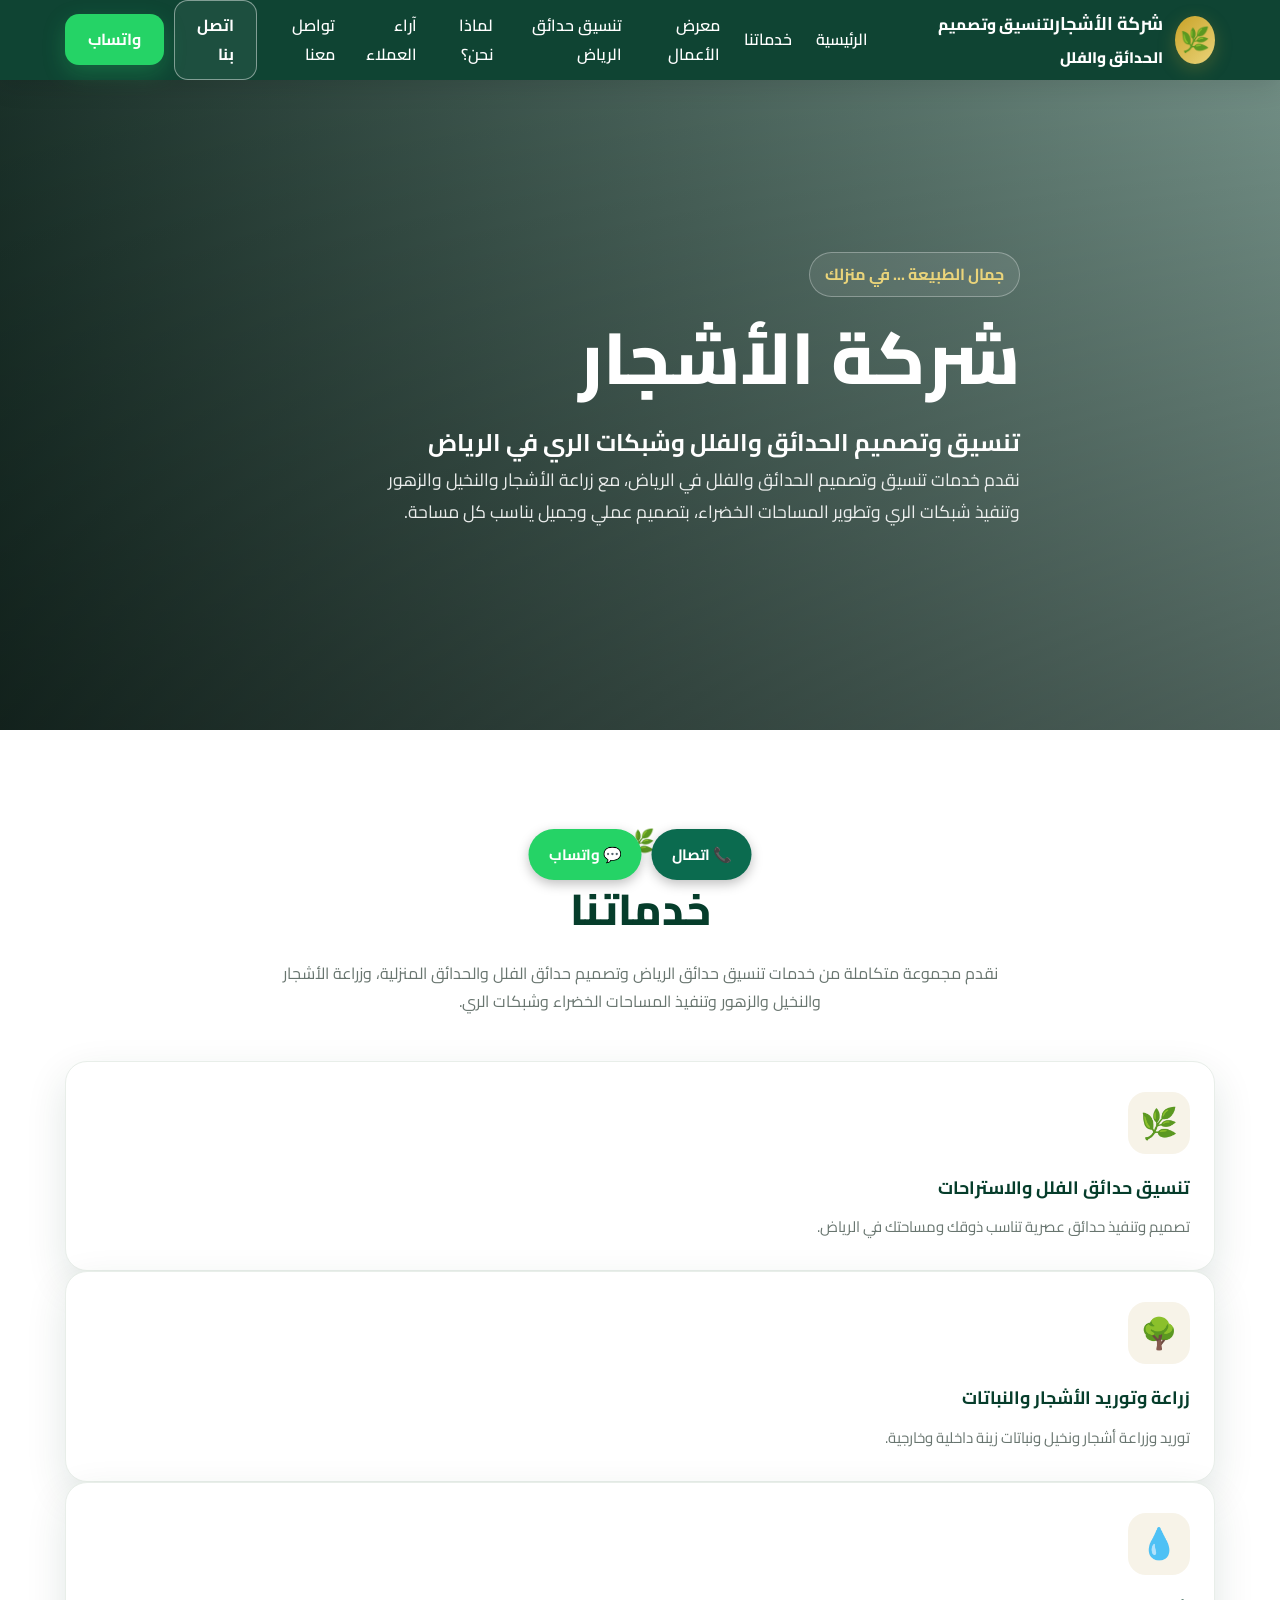
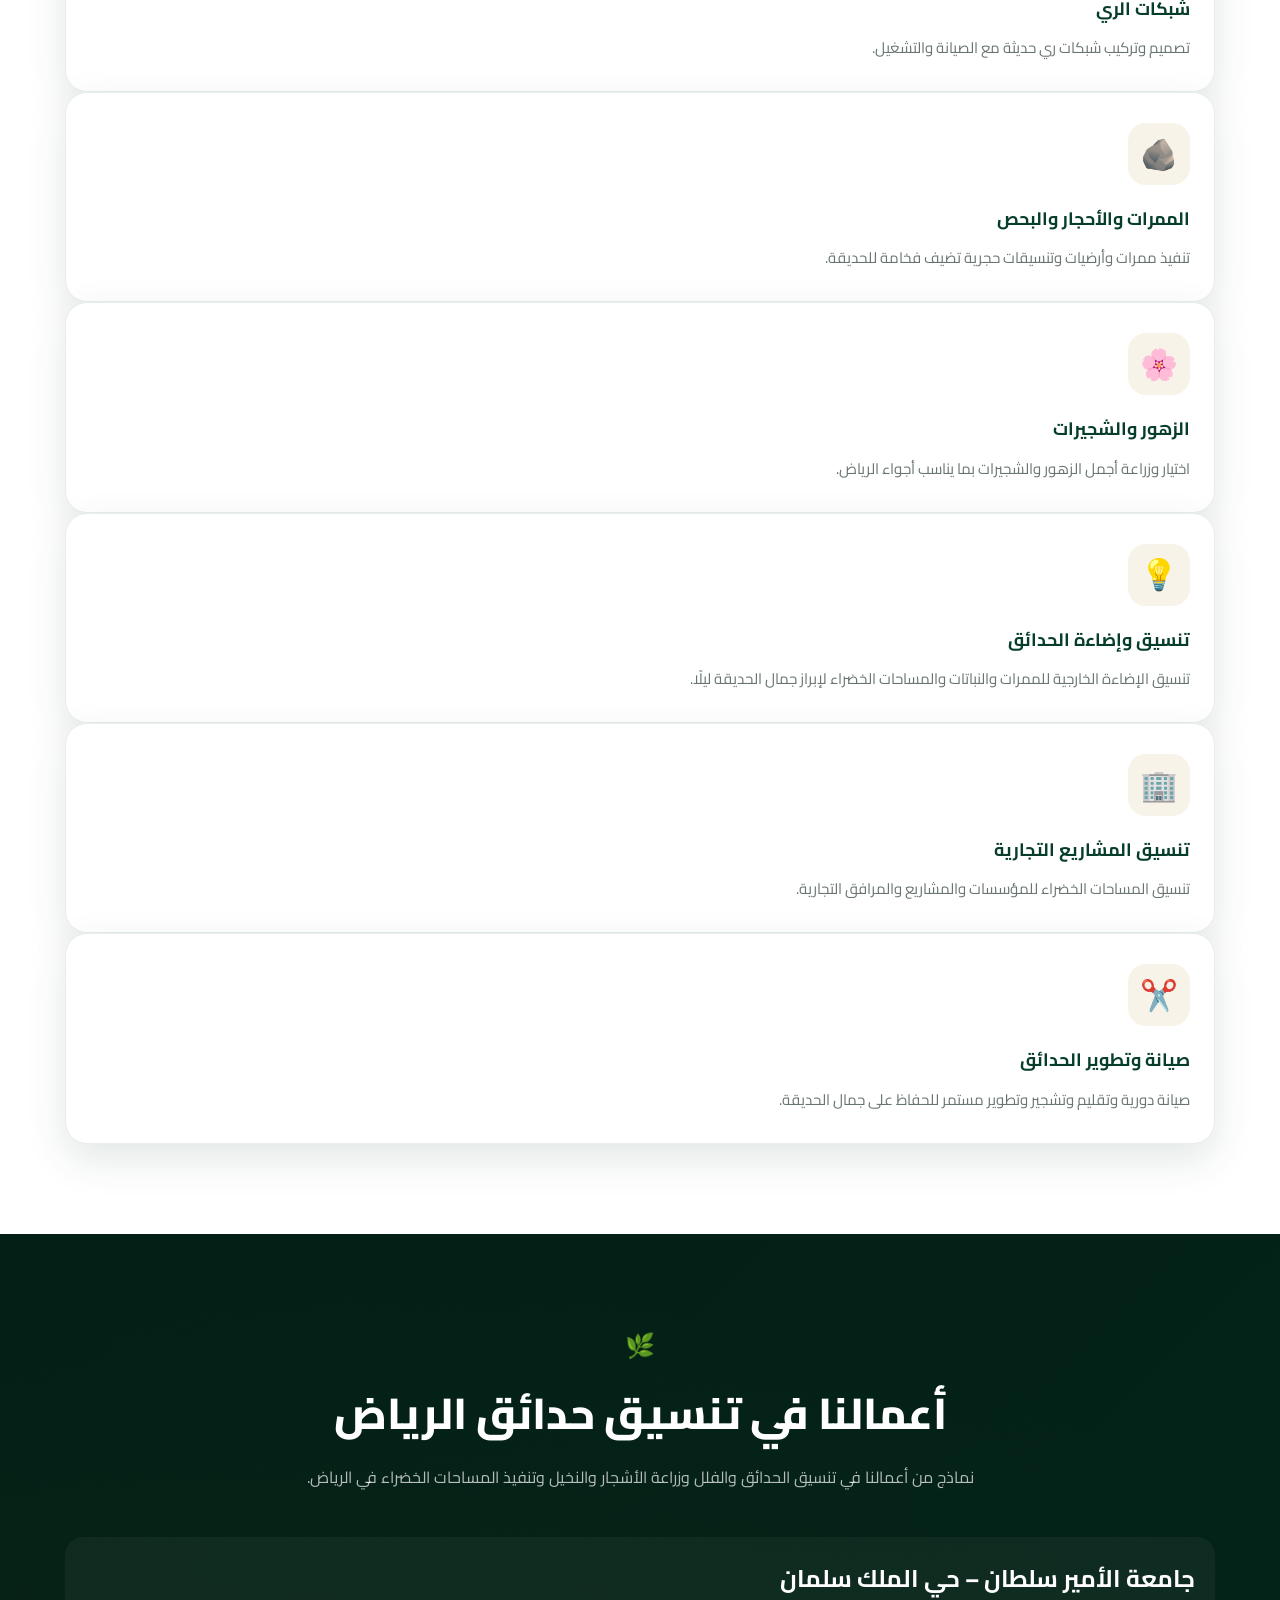
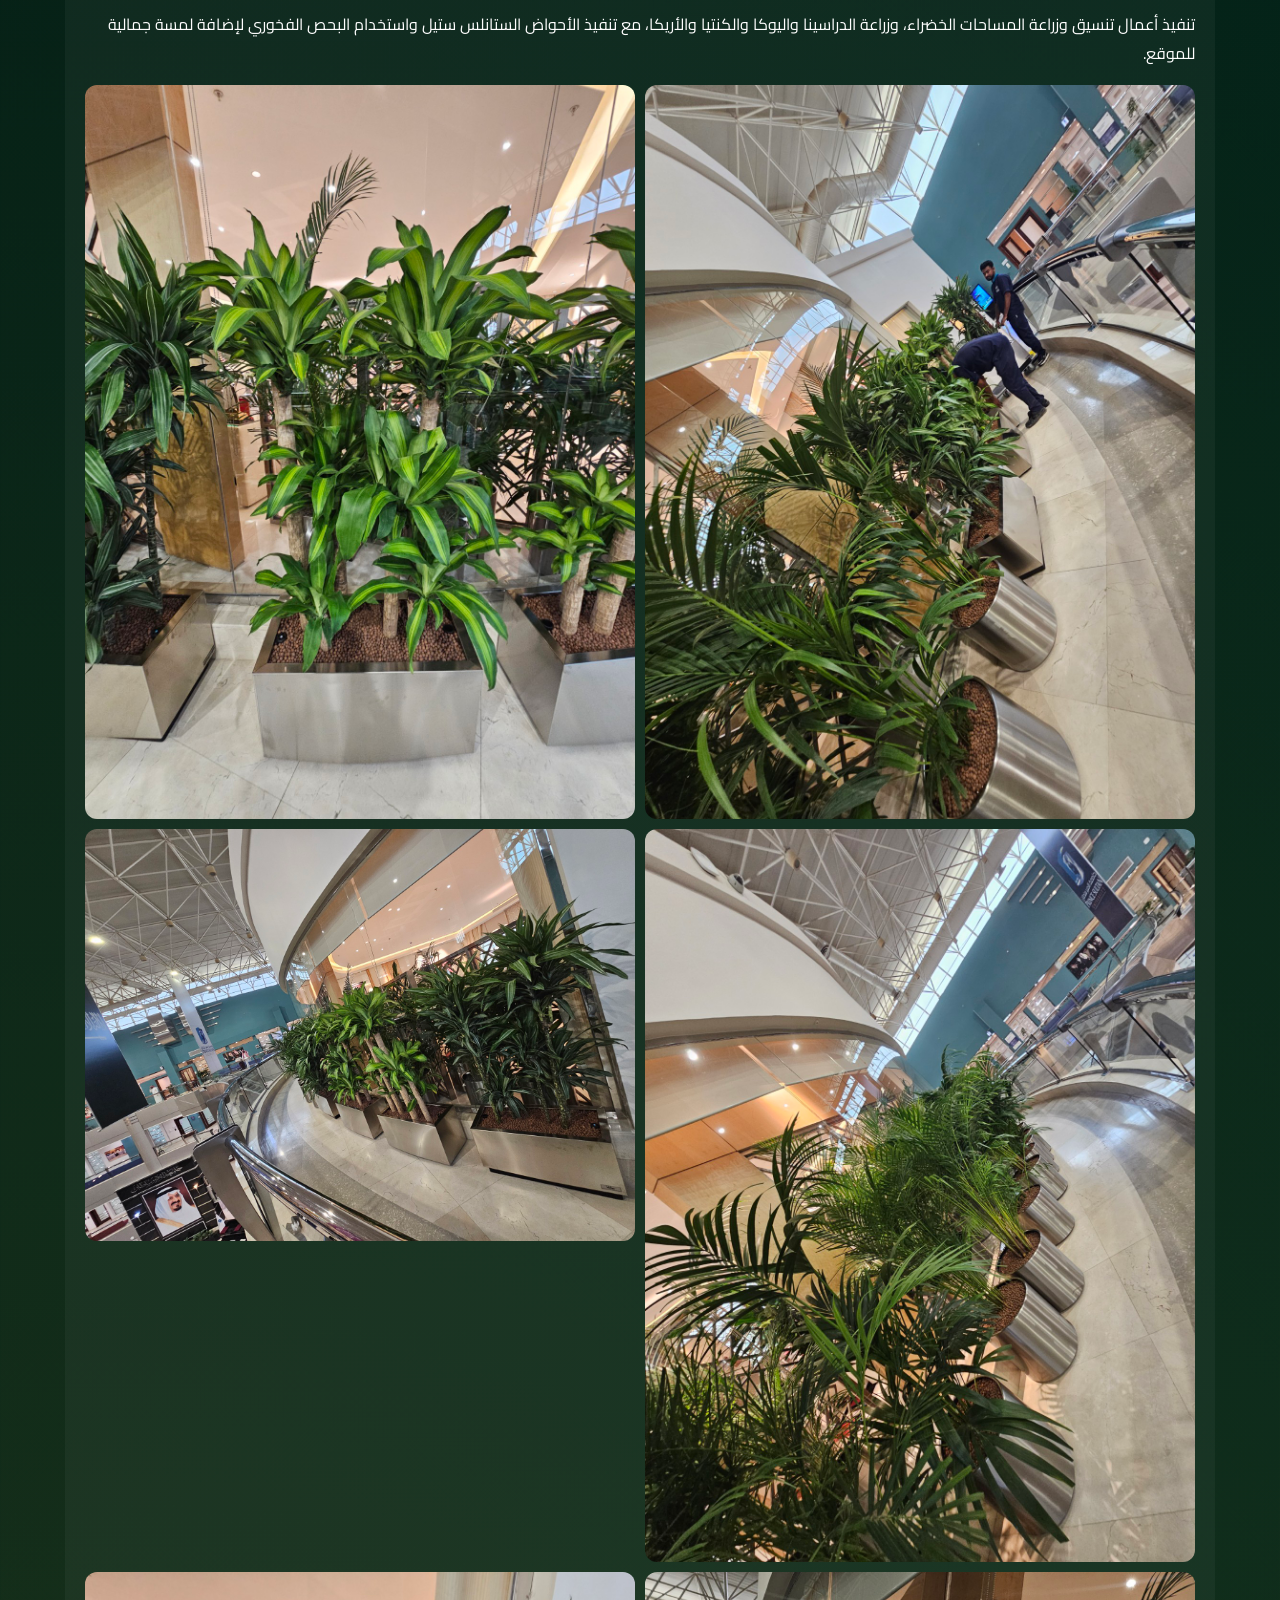
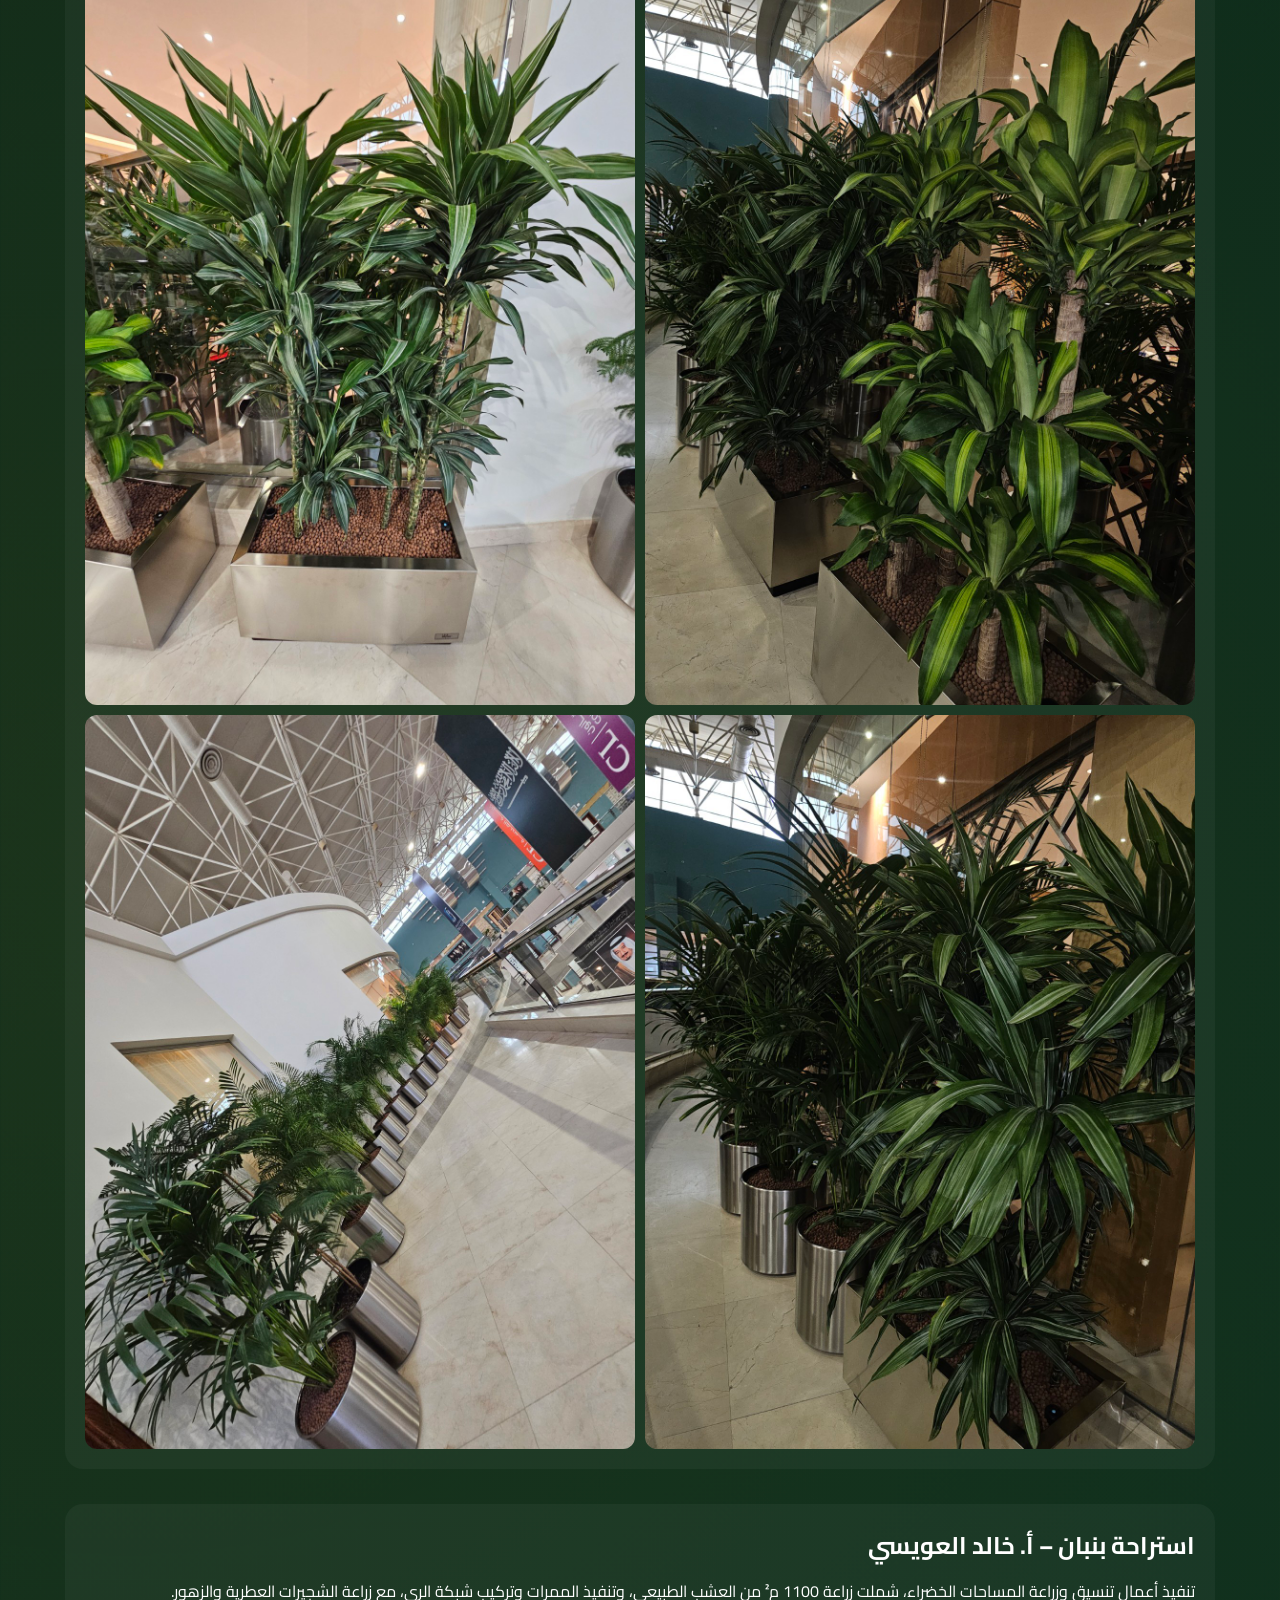
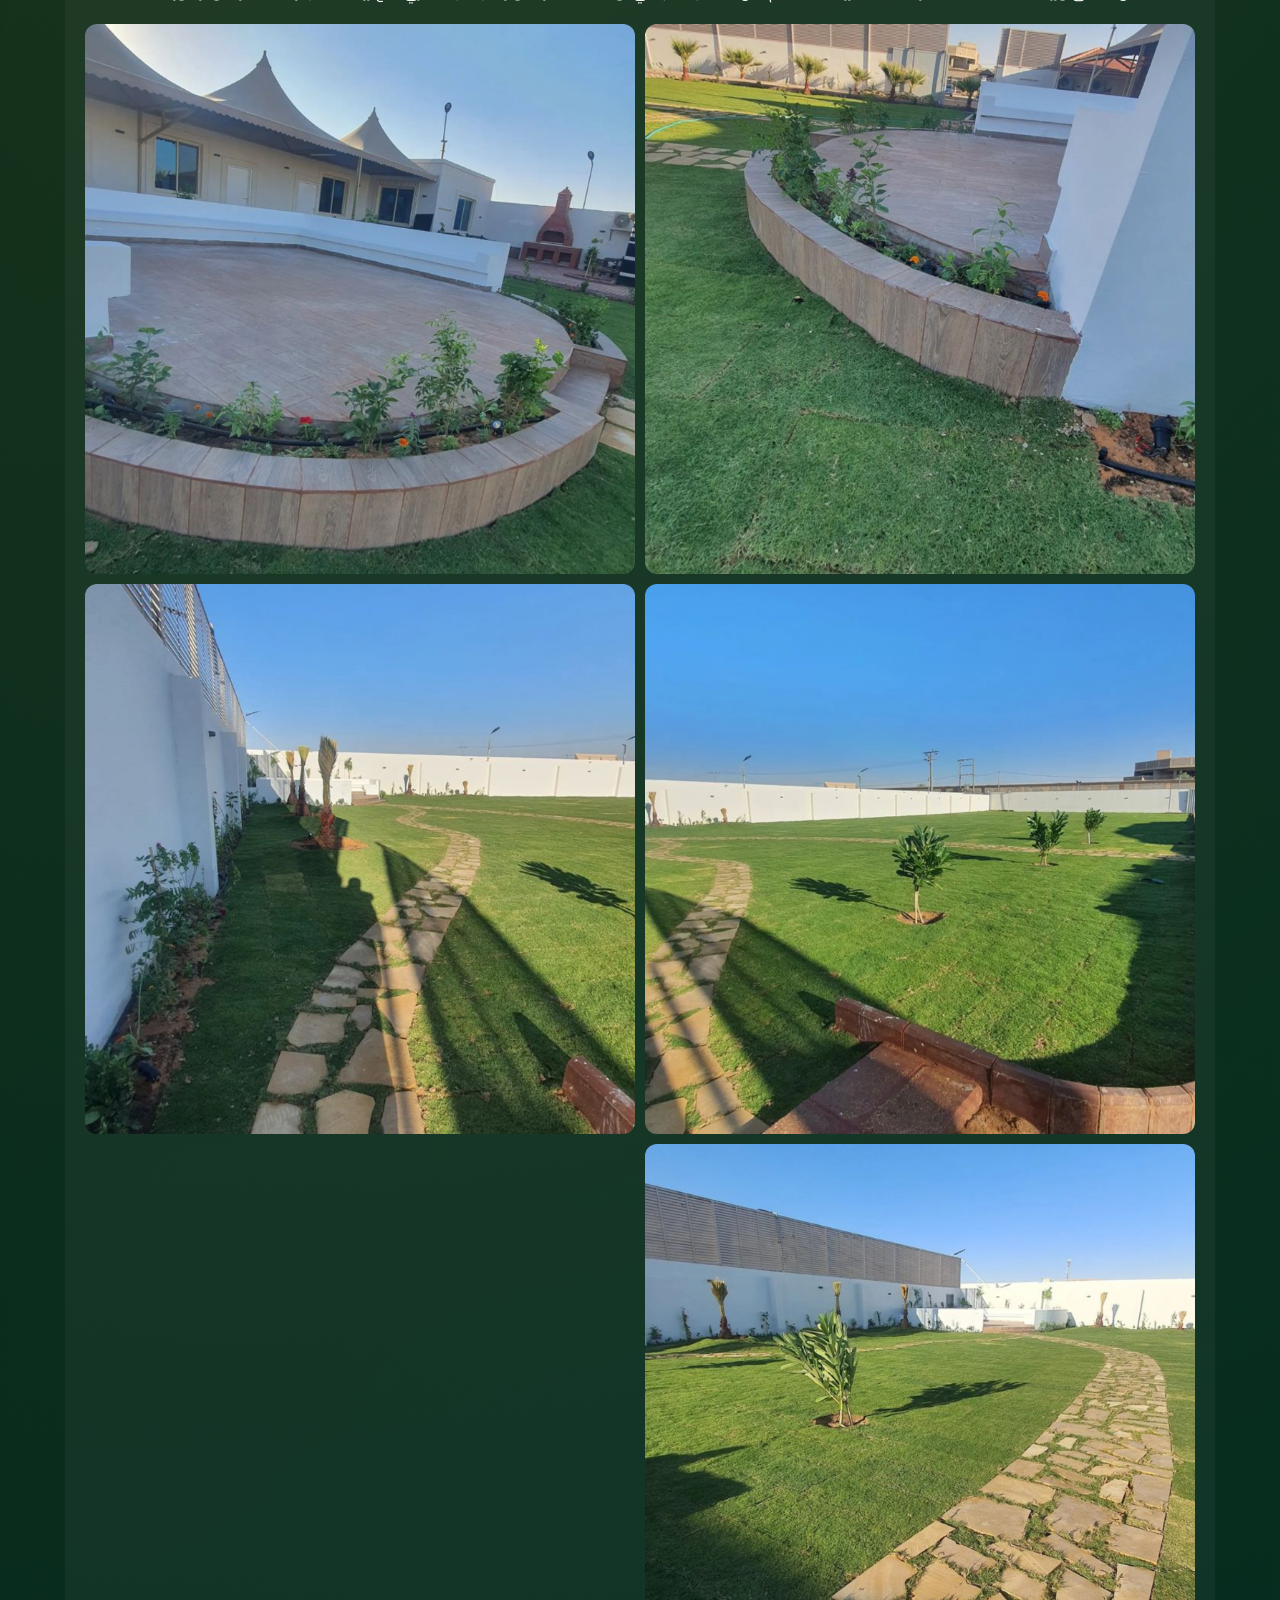
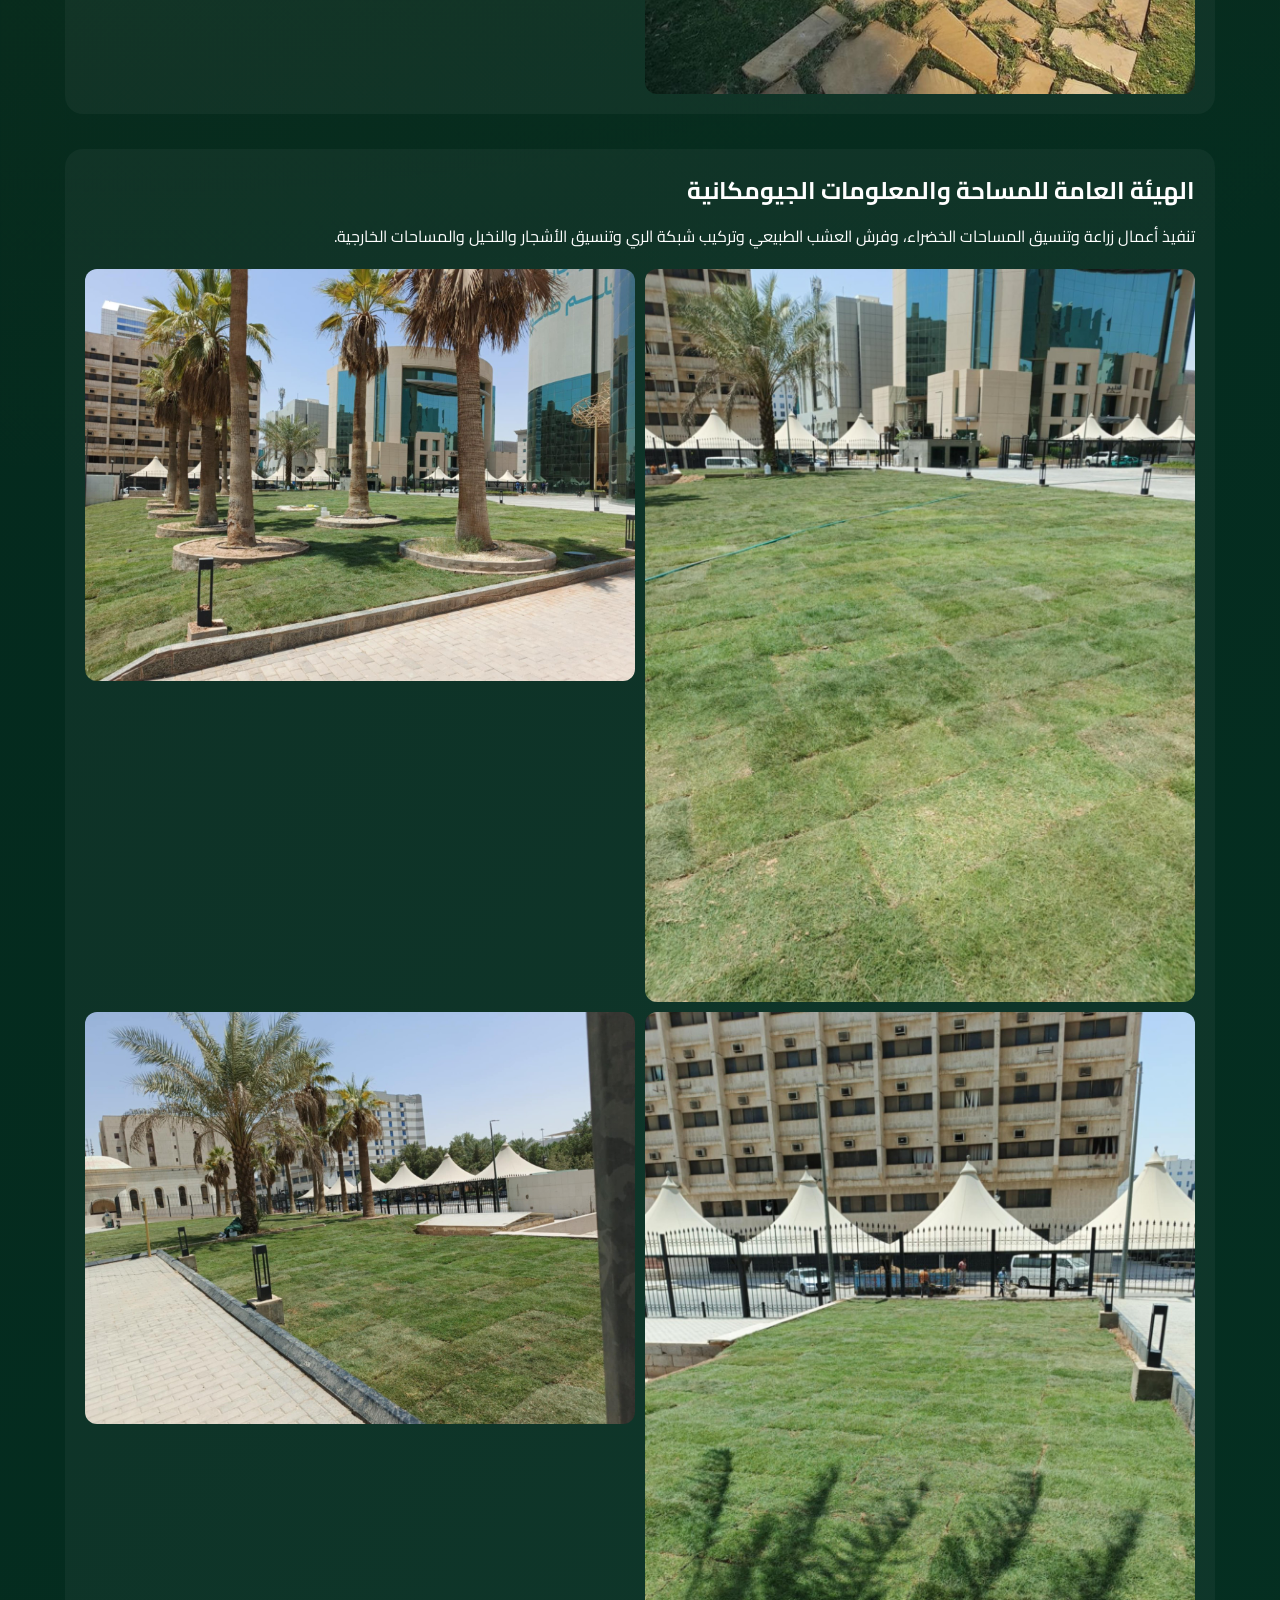
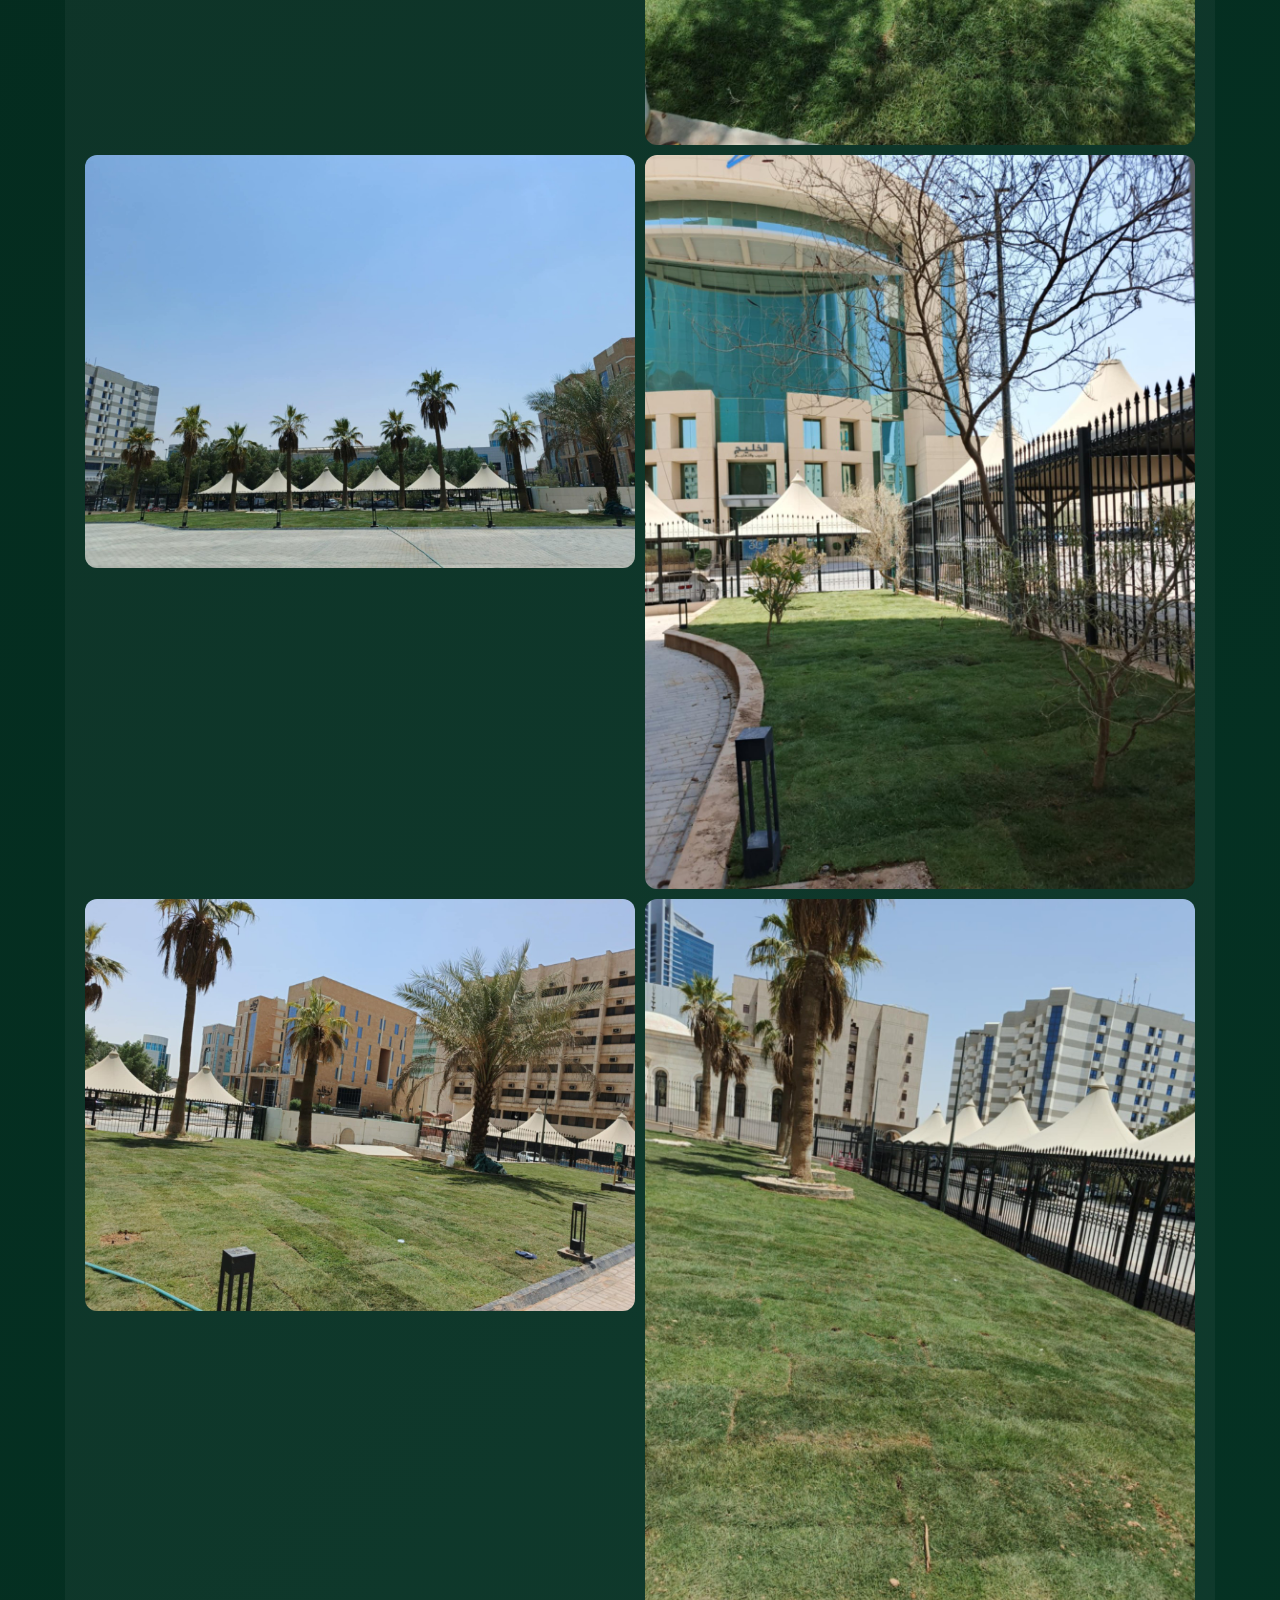
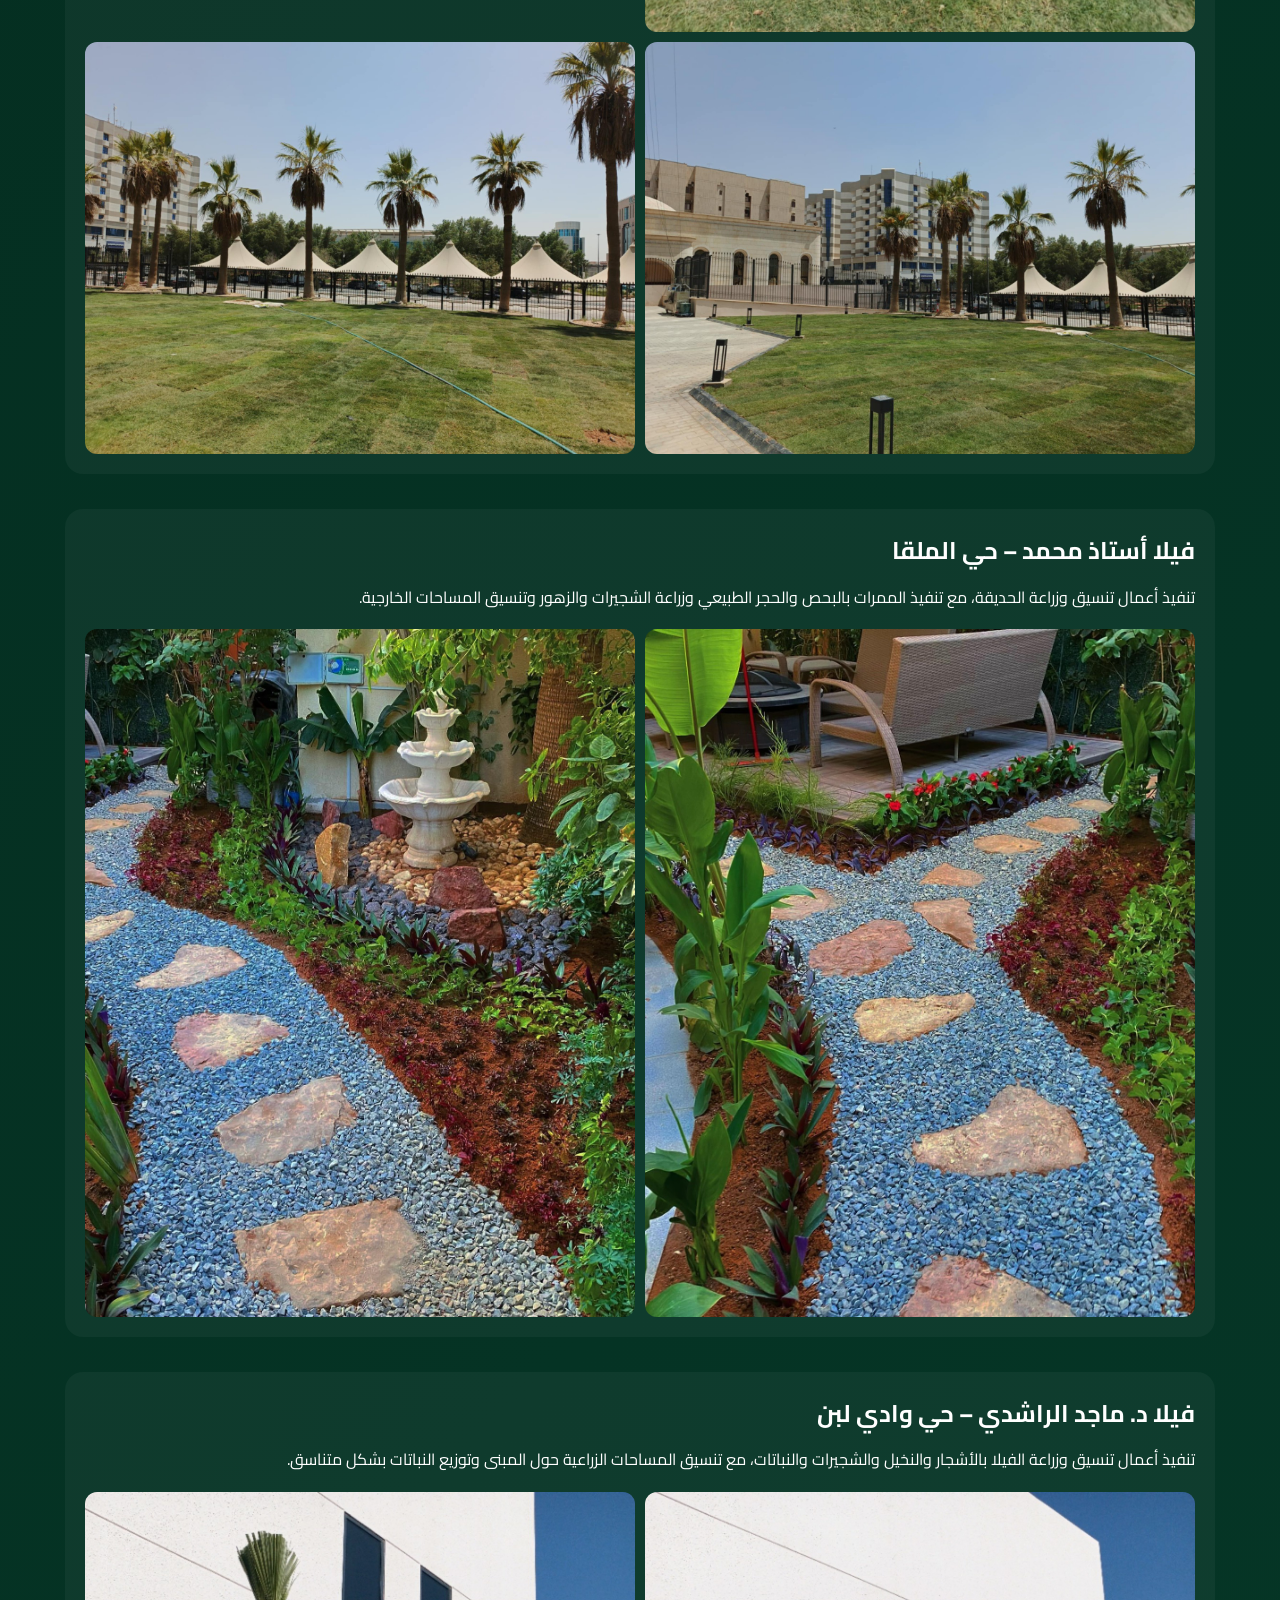
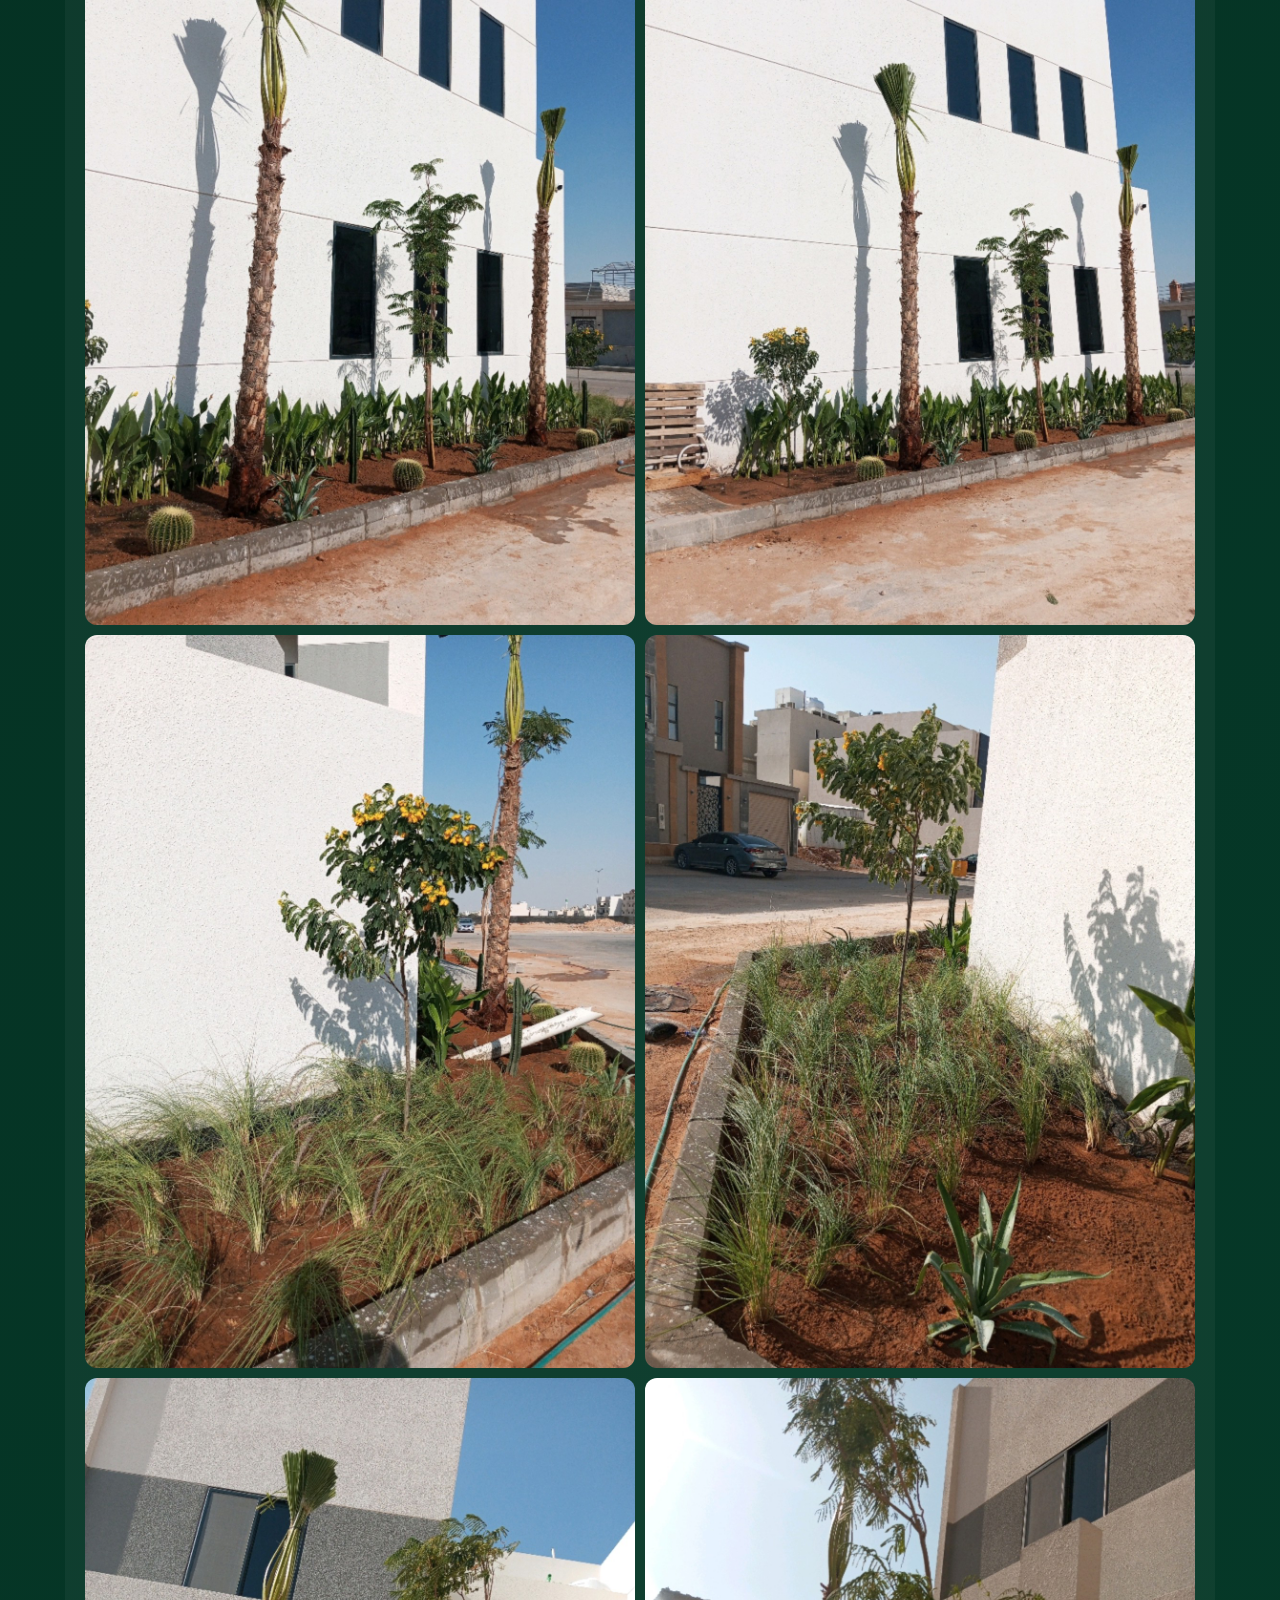
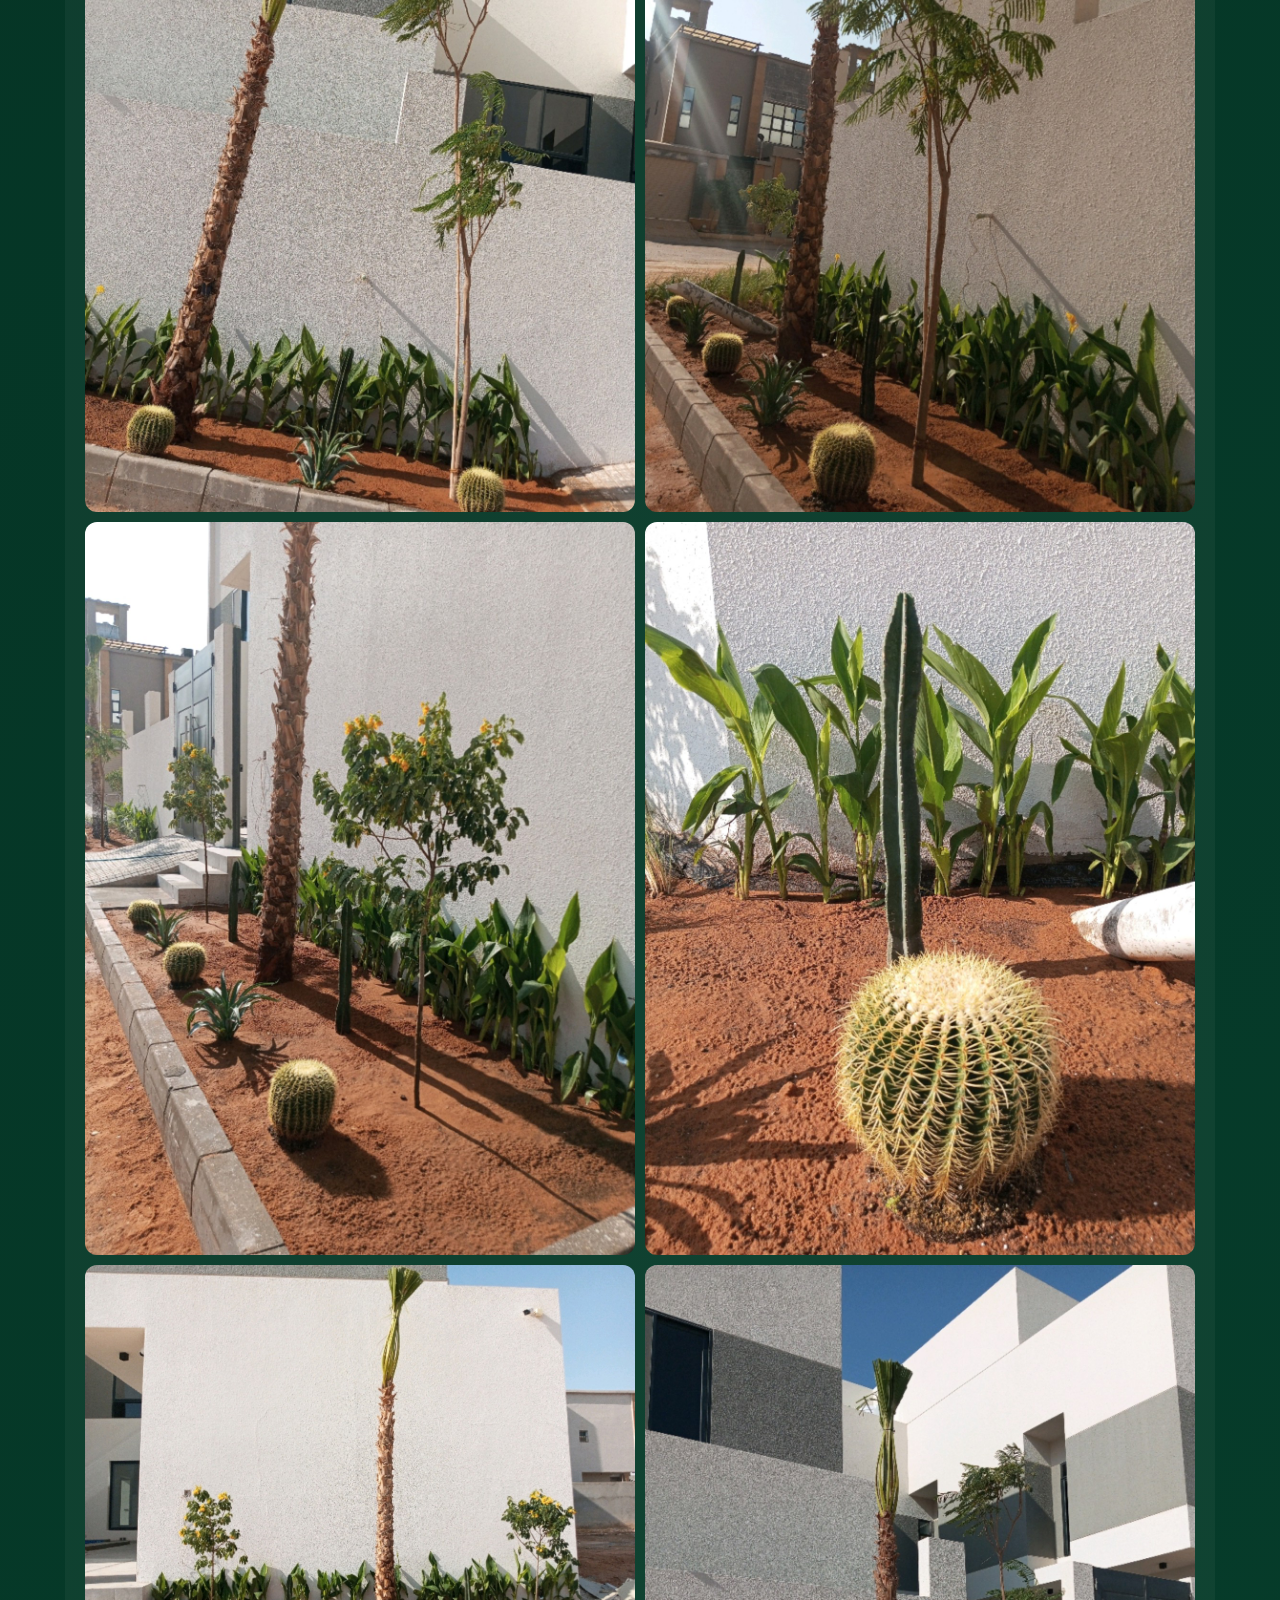
==== index.html @ 4b1d0169 "Add link to landscape Riyadh page in navigation" ====
<!doctype html>
<html lang="ar" dir="rtl">
<head><!-- Google tag (gtag.js) -->
<script async src="https://www.googletagmanager.com/gtag/js?id=AW-11547936383"></script>
<script>
  window.dataLayer = window.dataLayer || [];
  function gtag(){dataLayer.push(arguments);}
  gtag('js', new Date());

  gtag('config', 'AW-11547936383');
</script>
  <meta charset="utf-8">
  <meta name="viewport" content="width=device-width, initial-scale=1">
  <title>شركة الأشجار | تنسيق حدائق الرياض وتصميم حدائق الفلل</title>
 <meta name="description" content="شركة الأشجار لتنسيق حدائق الرياض وتصميم حدائق الفلل، تنفيذ وزراعة الأشجار والنخيل والزهور وتركيب شبكات الري وتنسيق المسطحات الخضراء باحترافية.">
  
<meta name="google-site-verification" content="AREPBGvx8hHuPgPJu1O4xJu2sJxTSiKPdJLJ6gjIH_k">
  <meta name="keywords" content="تنسيق حدائق الرياض, شركة تنسيق حدائق بالرياض, تصميم حدائق فلل, تنسيق حدائق فلل, زراعة أشجار, زراعة نخيل, تركيب شبكات ري, مسطحات خضراء">
  <meta name="robots" content="index,follow">
  <meta name="theme-color" content="#063d2b">
  <meta property="og:title" content="شركة الأشجار | تنسيق وتصميم الحدائق والفلل">
  <meta property="og:description" content="نحوّل المساحات الخارجية إلى أماكن جميلة ومريحة تعكس ذوقك وتضيف قيمة لمنزلك.">
  <meta property="og:type" content="website">
  <link rel="icon" href="data:image/svg+xml,%3Csvg xmlns='http://www.w3.org/2000/svg' viewBox='0 0 100 100'%3E%3Ctext y='.9em' font-size='90'%3E🌿%3C/text%3E%3C/svg%3E">
  <link rel="stylesheet" href="styles.css?v=3">
  <script type="application/ld+json">
  {
    "@context":"https://schema.org",
    "@type":"LandscapingBusiness",
    "name":" شركة الأشجار لتنسيق وتصميم الحدائق والفلل",
    "description":"تنسيق وتصميم الحدائق والفلل وزراعة الأشجار والنخيل والزهور والمسطحات الخضراء.","telephone":"+966570838853","address":{"@type":"PostalAddress","addressLocality":"الرياض","addressRegion":"الرياض","streetAddress":"حي الربيع، طريق الأمير محمد بن سلمان","addressCountry":"SA"}
  }
  </script>  
  <style>
.fixed-contact {
  position: fixed;
  bottom: 18px;
  left: 50%;
  transform: translateX(-50%);
  display: flex;
  gap: 10px;
  z-index: 9999;
  direction: rtl;
}

.fixed-contact a {
  display: flex;
  align-items: center;
  justify-content: center;
  padding: 12px 18px;
  border-radius: 30px;
  color: white;
  text-decoration: none;
  font-weight: bold;
  font-size: 15px;
  box-shadow: 0 4px 12px rgba(0,0,0,.25);
  white-space: nowrap;
}

.fixed-call {
  background: #0b6b4f;
}

.fixed-whatsapp {
  background: #25D366;
}
  </style>
</head>
<body>
<header class="site-header">
  <div class="container nav">
    <a class="brand" href="#home">
      <span class="brand-mark">🌿</span>
      <span><strong>شركة الأشجار</strong><small>لتنسيق وتصميم الحدائق والفلل</small></span>
    </a>
    <button class="menu-btn" aria-label="فتح القائمة">☰</button>
    <nav class="nav-links">
      <a class="active" href="#home">الرئيسية</a>
      <a href="#services">خدماتنا</a>
      <a href="#portfolio">معرض الأعمال</a>
      <a href="/landscape-riyadh.html">تنسيق حدائق الرياض</a>
      <a href="#why">لماذا نحن؟</a>
      <a href="#reviews">آراء العملاء</a>
      <a href="#contact">تواصل معنا</a>
    </nav>
    <div class="nav-actions">
      <a class="btn btn-outline" href="#contact">اتصل بنا</a>
      <a class="btn btn-whatsapp" id="waTop" href="#" target="_blank" rel="noopener">واتساب</a>
    </div>
  </div>
</header>

<main>
<section id="home" class="hero">
  <div class="hero-overlay"></div>
  <div class="container hero-content">
    <p class="eyebrow">جمال الطبيعة ... في منزلك</p>
    <h1>شركة الأشجار</h1>
     <h2>تنسيق وتصميم الحدائق والفلل وشبكات الري في الرياض</h2> 
 <p class="hero-text">نقدم خدمات تنسيق وتصميم الحدائق والفلل في الرياض، مع زراعة الأشجار والنخيل والزهور وتنفيذ شبكات الري وتطوير المساحات الخضراء، بتصميم عملي وجميل يناسب كل مساحة.</p> 
    </div>
</section>

<section id="services" class="section">
  <div class="container">
    <div class="section-heading">
      <span class="leaf">🌿</span>
      <h2>خدماتنا</h2>
      <p>نقدم مجموعة متكاملة من خدمات تنسيق حدائق الرياض وتصميم حدائق الفلل والحدائق المنزلية، وزراعة الأشجار والنخيل والزهور وتنفيذ المساحات الخضراء وشبكات الري.</p>
    </div>
  <article class="card">  
<div class="icon">🌿</div>  
<h3>تنسيق حدائق الفلل والاستراحات</h3>  
<p>تصميم وتنفيذ حدائق عصرية تناسب ذوقك ومساحتك في الرياض.</p>  
</article>  <article class="card">  
<div class="icon">🌳</div>  
<h3>زراعة وتوريد الأشجار والنباتات</h3>  
<p>توريد وزراعة أشجار ونخيل ونباتات زينة داخلية وخارجية.</p>  
</article>  <article class="card">  
<div class="icon">💧</div>  
<h3>شبكات الري</h3>  
<p>تصميم وتركيب شبكات ري حديثة مع الصيانة والتشغيل.</p>  
</article>  <article class="card">  
<div class="icon">🪨</div>  
<h3>الممرات والأحجار والبحص</h3>  
<p>تنفيذ ممرات وأرضيات وتنسيقات حجرية تضيف فخامة للحديقة.</p>  
</article>  <article class="card">  
<div class="icon">🌸</div>  
<h3>الزهور والشجيرات</h3>  
<p>اختيار وزراعة أجمل الزهور والشجيرات بما يناسب أجواء الرياض.</p>  
</article>  <article class="card">  
<div class="icon">💡</div>  
<h3>تنسيق وإضاءة الحدائق</h3>  
<p>تنسيق الإضاءة الخارجية للممرات والنباتات والمساحات الخضراء لإبراز جمال الحديقة ليلًا.</p>  
</article>  <article class="card">  
<div class="icon">🏢</div>  
<h3>تنسيق المشاريع التجارية</h3>  
<p>تنسيق المساحات الخضراء للمؤسسات والمشاريع والمرافق التجارية.</p>  
</article>  <article class="card">  
<div class="icon">✂️</div>  
<h3>صيانة وتطوير الحدائق</h3>  
<p>صيانة دورية وتقليم وتشجير وتطوير مستمر للحفاظ على جمال الحديقة.</p>  
</article>
    </div>
  </div>
</section>

<section id="portfolio" class="section dark-section">
  <div class="container">
    <div class="section-heading light">
      <span class="leaf">🌿</span>
      <h2>أعمالنا في تنسيق حدائق الرياض</h2>
<p>نماذج من أعمالنا في تنسيق الحدائق والفلل وزراعة الأشجار والنخيل وتنفيذ المساحات الخضراء في الرياض.</p>
      
    </div>
<div class="gallery" id="gallery">
  <p>جاري تحميل أعمال شركة الأشجار...</p>
</div>
<section id="contact" class="section contact-section">
  <div class="container">
    <div class="section-heading">
      <span class="leaf">🌿</span>
      <h2>تواصل معنا</h2>
      <p>يسعدنا خدمتكم في تنسيق حدائق الرياض وتصميم الحدائق والفلل، وزراعة الأشجار والنخيل وتنفيذ المساحات الخضراء.</p>
    </div>

    <div class="contact-buttons">
      <a href="tel:0570838853" class="contact-btn">
        📞 اتصل بنا
      </a>

      <a href="https://wa.me/966570838853" class="contact-btn" target="_blank" rel="noopener" onclick="gtag('event','conversion',{'send_to':'AW-11547936383/nINKCKWP5ikdEP-MvoIr'});">
        💬 واتساب
      </a>
    </div>
  </div>
</section>
<script>
const projects = [
  {
    title: "جامعة الأمير سلطان – حي الملك سلمان",
    description: "تنفيذ أعمال تنسيق وزراعة المساحات الخضراء، وزراعة الدراسينا واليوكا والكنتيا والأريكا، مع تنفيذ الأحواض الستانلس ستيل واستخدام البحص الفخوري لإضافة لمسة جمالية للموقع.",
    images: [
  "../13001.jpg",
"../13002.jpg",
"../13003.jpg",
"../13004.jpg",
"../13005.jpg",
"../13006.jpg",
"../13007.jpg",
"../13008.jpg" 
    ]
  },

  {
    title: "استراحة بنبان – أ. خالد العويسي",
    description: "تنفيذ أعمال تنسيق وزراعة المساحات الخضراء، شملت زراعة 1100 م² من العشب الطبيعي، وتنفيذ الممرات وتركيب شبكة الري، مع زراعة الشجيرات العطرية والزهور.",
    images: [
      "8682.webp",
      "8683.webp",
      "8684.webp",
      "8685.webp",
      "8686.webp"
    ]
  },

  {
    title: "الهيئة العامة للمساحة والمعلومات الجيومكانية",
    description: "تنفيذ أعمال زراعة وتنسيق المساحات الخضراء، وفرش العشب الطبيعي وتركيب شبكة الري وتنسيق الأشجار والنخيل والمساحات الخارجية.",
    images: [
      "12622.jpg",
      "12623.jpg",
      "12626.jpg",
      "12627.jpg",
      "12628.jpg",
      "12629.jpg",
      "12630.jpg",
      "12631.jpg",
      "12632.jpg",
      "12633.jpg"
    ]
  },

  {
    title: "فيلا أستاذ محمد – حي الملقا",
    description: "تنفيذ أعمال تنسيق وزراعة الحديقة، مع تنفيذ الممرات بالبحص والحجر الطبيعي وزراعة الشجيرات والزهور وتنسيق المساحات الخارجية.",
    images: [
      "11412.jpg",
      "11414.jpg"
    ]
  },

  {
    title: "فيلا د. ماجد الراشدي – حي وادي لبن",
    description: "تنفيذ أعمال تنسيق وزراعة الفيلا بالأشجار والنخيل والشجيرات والنباتات، مع تنسيق المساحات الزراعية حول المبنى وتوزيع النباتات بشكل متناسق.",
    images: [
      "11482.png",
      "11484.png",
      "11485.png",
      "11486.png",
      "11488.png",
      "11489.png",
      "11490.png",
      "11491.png",
      "11492.png",
      "11494.png"
    ]
  }
];

const gallery = document.getElementById("gallery");

gallery.innerHTML = projects.map(project => `
  <article class="project-card">
    <div class="project-info">
      <h3>${project.title}</h3>
      <p>${project.description}</p>
    </div>

    <div class="project-images">
      ${project.images.map(image => `
        <img src="gallery/${image}" alt="${project.title}" loading="lazy">
      `).join("")}
    </div>
  </article>
`).join("");

const style = document.createElement("style");
style.textContent = `
  .gallery {
    display: block !important;
    width: 100% !important;
  }

  .project-card {
    width: 100%;
    margin: 0 0 35px;
    padding: 20px;
    border-radius: 18px;
    background: rgba(255,255,255,0.04);
    box-sizing: border-box;
  }

  .project-info h3 {
    margin: 0 0 10px;
    font-size: 24px;
  }

  .project-info p {
    margin: 0 0 18px;
    line-height: 1.8;
  }

  .project-images {
    display: grid;
    grid-template-columns: repeat(2, minmax(0, 1fr));
    gap: 10px;
  }

  .project-images img {
    width: 100% !important;
    height: auto !important;
    max-height: none !important;
    object-fit: contain !important;
    display: block;
    border-radius: 12px;
  }

  @media (max-width: 600px) {
    .project-card {
      padding: 12px;
    }

    .project-info h3 {
      font-size: 20px;
    }

    .project-images {
      grid-template-columns: repeat(2, minmax(0, 1fr));
    }
  }
`;

document.head.appendChild(style);
</script>
</section>

<section id="why" class="section why">
<div class="container why-grid"> 
    <div class="why-image">
      <img src="https://images.unsplash.com/photo-1558904541-efa843a96f01?auto=format&fit=crop&w=1200&q=85" alt="حديقة منزلية فاخرة" loading="lazy">
    </div>
    <div>
      <span class="leaf">🌿</span>
      <h2>لماذا نحن؟</h2>
      <p class="lead">اختيارك لنا يعني الحصول على جودة عالية وخبرة في تصميم وتنفيذ الحدائق والفلل.</p>
      <div class="features">
        <div><b>✓</b><span><strong>تصميم مميز</strong><small>يناسب مساحتك وذوقك</small></span></div>
        <div><b>✓</b><span><strong>خبرة واسعة</strong><small>في مجال تنسيق الحدائق</small></span></div>
        <div><b>✓</b><span><strong>التزام بالمواعيد</strong><small>وجودة في التنفيذ</small></span></div>
        <div><b>✓</b><span><strong>أسعار مناسبة</strong><small>وتنفيذ منظم</small></span></div>
      </div>
    </div>
  </div>
</section>

<section id="reviews" class="section reviews">
  <div class="container">
    <div class="section-heading">
      <span class="leaf">🌿</span>
      <h2>آراء العملاء</h2>
      <p>نماذج نصية قابلة للتعديل بعد إضافة تقييمات عملائك الحقيقية.</p>
    </div>
    <div class="review-grid">
      <article class="review"><div class="stars">★★★★★</div><h3>عميلنا الكريم</h3><p>“تنسيق جميل واهتمام بالتفاصيل، والنتيجة كانت أجمل مما توقعت.”</p></article>
      <article class="review"><div class="stars">★★★★★</div><h3>عميلنا الكريم</h3><p>“التزام في التنفيذ وجودة واضحة في العمل، تجربة موفقة.”</p></article>
      <article class="review"><div class="stars">★★★★★</div><h3>عميلنا الكريم</h3><p>“تصميم مرتب وتوزيع ممتاز للنباتات، والحديقة أصبحت أجمل.”</p></article>
    </div>
  </div>
</section>

<section id="contact" class="contact">
  <div class="container contact-grid">
    <div>
      <span class="leaf">🌿</span>
      <h2>اطلب تصميم حديقتك الآن</h2>
      <p>أرسل لنا صور المكان والمساحة وسنساعدك في تحديد التصميم المناسب.</p>
    </div>
    <div class="contact-box">
      <div class="contact-row"><span>📱</span><div><small>رقم الجوال</small><strong dir="ltr">0570838853</strong></div></div>
      <div class="contact-row"><span>📧</span><div><small>البريد الإلكتروني</small><strong>الرياض - حي الربيع</strong></div></div>
      <div class="contact-row"><span>📍</span><div><small>العنوان</small><strong>الرياض، حي الربيع، طريق الأمير محمد بن سلمان</strong></div></div><a class="btn btn-whatsapp btn-lg full" id="waBottom" href="#" target="_blank" rel="noopener">💬 تواصل معنا عبر واتساب</a>
    </div>
  </div>
</section>
</main>

<footer>
  <div class="container footer-inner">
    <div><strong>  شركة الأشجار</strong><span>لتنسيق وتصميم الحدائق والفلل</span></div>
    <div>© <span id="year"></span> جميع الحقوق محفوظة</div>
  </div>
</footer>

<script src="script.js"></script>
<div style="position:fixed!important;bottom:20px!important;left:50%!important;transform:translateX(-50%)!important;display:flex!important;gap:10px!important;z-index:2147483647!important;direction:rtl!important;">

  <a href="tel:0570838853"
     style="display:flex!important;align-items:center!important;justify-content:center!important;padding:12px 20px!important;border-radius:30px!important;background:#0b6b4f!important;color:#fff!important;text-decoration:none!important;font-weight:bold!important;font-size:15px!important;box-shadow:0 4px 12px rgba(0,0,0,.25)!important;white-space:nowrap!important;">
    📞 اتصال
  </a>

  <a href="https://wa.me/966570838853"
     target="_blank"
     rel="noopener"
     style="display:flex!important;align-items:center!important;justify-content:center!important;padding:12px 20px!important;border-radius:30px!important;background:#25D366!important;color:#fff!important;text-decoration:none!important;font-weight:bold!important;font-size:15px!important;box-shadow:0 4px 12px rgba(0,0,0,.25)!important;white-space:nowrap!important;">
    💬 واتساب
  </a>

</div><style>
/* تحسين عرض الموقع على الجوال */
@media (max-width: 768px) {
.nav-links,
.nav-actions {
  display: none !important;
}

.menu-btn {
  display: block !important;
  flex-shrink: 0 !important;
}

.site-header .container {
  display: flex !important;
  align-items: center !important;
  justify-content: space-between !important;
  width: 100% !important;
}
  html, body {
    width: 100%;
    max-width: 100%;
    overflow-x: hidden;
    margin: 0;
    padding: 0;
  }

  *, *::before, *::after {
    box-sizing: border-box;
    max-width: 100%;
  }

  .container {
    width: 100% !important;
    max-width: 100% !important;
    margin-left: auto !important;
    margin-right: auto !important;
    padding-left: 16px !important;
    padding-right: 16px !important;
  }

  section {
    width: 100% !important;
    max-width: 100% !important;
  }

  img {
    max-width: 100% !important;
    height: auto;
  }

  h1 {
    font-size: clamp(28px, 8vw, 42px) !important;
    line-height: 1.25 !important;
  }

  h2 {
    font-size: clamp(24px, 7vw, 34px) !important;
    line-height: 1.3 !important;
  }

  p {
    font-size: 16px;
    line-height: 1.8;
  }

  a, button {
    max-width: 100%;
  }

  /* البطاقات والمعرض */
  .cards,
.cards,
.grid {
  width: 100% !important;
  max-width: 100% !important;
}

.gallery {
  width: 100% !important;
  max-width: 100% !important;
  grid-template-columns: repeat(2, minmax(0, 1fr)) !important;
}

.gallery img {
  height: auto !important;
  object-fit: contain !important;
} 
  /* منع أي عنصر عريض من كسر الشاشة */
  table,
  iframe,
  video {
    max-width: 100% !important;
  }

  /* أزرار الاتصال */
  .fixed-contact,
  .fixed-call,
  .fixed-whatsapp {
    max-width: calc(100% - 20px) !important;
  }
}
</style>
</html>
---- styles.css ----
@import url('https://fonts.googleapis.com/css2?family=Cairo:wght@400;500;600;700;800&display=swap');

:root{
  --green:#063d2b;
  --green2:#0b6b4f;
  --green3:#124f3b;
  --gold:#c9a227;
  --cream:#f7f3e8;
  --white:#ffffff;
  --dark:#06271c;
  --text:#26352f;
  --muted:#68756f;
  --shadow:0 15px 40px rgba(6,61,43,.12);
  --radius:22px;
}

*{
  box-sizing:border-box;
  margin:0;
  padding:0;
}

html{
  scroll-behavior:smooth;
}

body{
  font-family:'Cairo',Arial,sans-serif;
  background:#fff;
  color:var(--text);
  line-height:1.8;
  overflow-x:hidden;
}

img{
  display:block;
  max-width:100%;
}

a{
  color:inherit;
  text-decoration:none;
}

button{
  font-family:inherit;
}

.container{
  width:min(1150px,92%);
  margin:auto;
}

/* HEADER */

.site-header{
  position:sticky;
  top:0;
  z-index:1000;
  background:rgba(6,61,43,.96);
  backdrop-filter:blur(12px);
  box-shadow:0 5px 25px rgba(0,0,0,.12);
}

.site-header .container{
  min-height:78px;
  display:flex;
  align-items:center;
  justify-content:space-between;
  gap:20px;
}

.brand{
  display:flex;
  align-items:center;
  gap:12px;
  color:#fff;
  font-weight:800;
  font-size:1.15rem;
}

.brand-mark{
  width:48px;
  height:48px;
  display:grid;
  place-items:center;
  border-radius:50%;
  background:linear-gradient(135deg,var(--gold),#ead47a);
  color:var(--green);
  font-size:1.5rem;
  box-shadow:0 5px 18px rgba(201,162,39,.25);
}

.nav-links{
  display:flex;
  align-items:center;
  gap:24px;
  color:#fff;
}

.nav-links a{
  position:relative;
  font-weight:600;
  transition:.25s;
}

.nav-links a:hover{
  color:#ead47a;
}

.nav-links a::after{
  content:"";
  position:absolute;
  right:0;
  bottom:-7px;
  width:0;
  height:2px;
  background:var(--gold);
  transition:.25s;
}

.nav-links a:hover::after{
  width:100%;
}

.nav-actions{
  display:flex;
  gap:10px;
  align-items:center;
}

.menu-btn{
  display:none;
  border:1px solid rgba(255,255,255,.3);
  background:transparent;
  color:#fff;
  padding:8px 12px;
  border-radius:10px;
}

/* BUTTONS */

.btn{
  display:inline-flex;
  align-items:center;
  justify-content:center;
  gap:8px;
  min-height:48px;
  padding:10px 22px;
  border-radius:14px;
  border:1px solid transparent;
  font-weight:700;
  transition:.25s;
  cursor:pointer;
}

.btn:hover{
  transform:translateY(-2px);
}

.btn-outline{
  border-color:rgba(255,255,255,.45);
  color:#fff;
  background:rgba(255,255,255,.06);
}

.btn-outline:hover{
  background:#fff;
  color:var(--green);
}

.btn-whatsapp{
  background:#25d366;
  color:#fff;
  box-shadow:0 8px 22px rgba(37,211,102,.25);
}

/* HERO */

.hero{
  position:relative;
  min-height:650px;
  display:flex;
  align-items:center;
  background:
    linear-gradient(90deg,rgba(3,29,20,.9),rgba(6,61,43,.55)),
    url('https://images.unsplash.com/photo-1558904541-efa843a96f01?auto=format&fit=crop&w=1800&q=85')
    center/cover;
  color:#fff;
}

.hero-overlay{
  position:absolute;
  inset:0;
  background:linear-gradient(180deg,rgba(0,0,0,.05),rgba(0,0,0,.35));
}

.hero-content{
  position:relative;
  z-index:2;
  max-width:760px;
  padding:90px 0;
}

.eyebrow{
  display:inline-block;
  padding:7px 15px;
  margin-bottom:18px;
  border:1px solid rgba(255,255,255,.3);
  border-radius:30px;
  background:rgba(255,255,255,.08);
  color:#ead47a;
  font-weight:700;
}

.hero h1{
  font-size:clamp(2.2rem,6vw,4.5rem);
  line-height:1.2;
  margin-bottom:20px;
  font-weight:800;
}

.hero-text{
  max-width:680px;
  color:rgba(255,255,255,.9);
  font-size:1.1rem;
  margin-bottom:30px;
}

.hero .btn{
  margin-left:8px;
  margin-bottom:8px;
}

/* SECTIONS */

.section{
  padding:90px 0;
}

.section-heading{
  text-align:center;
  max-width:760px;
  margin:0 auto 45px;
}

.section-heading h2{
  color:var(--green);
  font-size:clamp(1.8rem,4vw,2.7rem);
  margin-bottom:10px;
  font-weight:800;
}

.section-heading p{
  color:var(--muted);
}

.leaf{
  display:inline-block;
  color:var(--gold);
  font-size:1.5rem;
  margin-bottom:8px;
}

/* SERVICES */

.cards{
  display:grid;
  grid-template-columns:repeat(4,1fr);
  gap:22px;
}

.card{
  position:relative;
  padding:30px 24px;
  background:#fff;
  border:1px solid #e8eee9;
  border-radius:var(--radius);
  box-shadow:var(--shadow);
  transition:.3s;
  overflow:hidden;
}

.card::before{
  content:"";
  position:absolute;
  top:0;
  right:0;
  left:0;
  height:4px;
  background:linear-gradient(90deg,var(--green),var(--gold));
  transform:scaleX(0);
  transform-origin:right;
  transition:.3s;
}

.card:hover{
  transform:translateY(-8px);
  box-shadow:0 20px 45px rgba(6,61,43,.18);
}

.card:hover::before{
  transform:scaleX(1);
}

.card .icon{
  width:62px;
  height:62px;
  display:grid;
  place-items:center;
  border-radius:18px;
  background:var(--cream);
  margin-bottom:18px;
  font-size:1.9rem;
}

.card h3{
  color:var(--green);
  font-size:1.12rem;
  margin-bottom:9px;
}

.card p{
  color:var(--muted);
  font-size:.94rem;
}

/* DARK / PORTFOLIO */

.dark-section{
  background:
    radial-gradient(circle at 10% 20%,rgba(201,162,39,.12),transparent 25%),
    linear-gradient(135deg,#031f16,#063d2b);
  color:#fff;
}

.dark-section .section-heading h2{
  color:#fff;
}

.dark-section .section-heading p{
  color:rgba(255,255,255,.7);
}

.gallery{
  display:grid;
  grid-template-columns:repeat(3,1fr);
  gap:18px;
}

.gallery figure{
  position:relative;
  overflow:hidden;
  border-radius:20px;
  background:#092f23;
  min-height:220px;
  box-shadow:0 12px 30px rgba(0,0,0,.22);
}

.gallery img{
  width:100%;
  height:280px;
  object-fit:cover;
  transition:.5s;
}

.gallery figure:hover img{
  transform:scale(1.07);
}

.gallery figure::after{
  content:"";
  position:absolute;
  inset:0;
  background:linear-gradient(180deg,transparent 55%,rgba(0,0,0,.45));
  pointer-events:none;
}

/* CONTACT */

.contact-section{
  background:var(--cream);
}

.contact-buttons{
  display:flex;
  justify-content:center;
  flex-wrap:wrap;
  gap:14px;
  margin-top:25px;
}

.contact-btn{
  min-width:210px;
  padding:15px 22px;
  border-radius:15px;
  display:flex;
  align-items:center;
  justify-content:center;
  gap:10px;
  font-weight:800;
  transition:.25s;
  box-shadow:0 8px 22px rgba(0,0,0,.08);
}

.contact-btn:hover{
  transform:translateY(-3px);
}

.contact-btn.whatsapp{
  background:#25d366;
  color:#fff;
}

.contact-btn.call{
  background:var(--green);
  color:#fff;
}

/* WHY US */

.why{
  display:grid;
  grid-template-columns:1fr @import url('https://fonts.googleapis.com/css2?family=Cairo:wght@400;500;600;700;800&display=swap');

:root{
  --green:#063d2b;
  --green2:#0b6b4f;
  --green3:#124f3b;
  --gold:#c9a227;
  --cream:#f7f3e8;
  --white:#ffffff;
  --dark:#06271c;
  --text:#26352f;
  --muted:#68756f;
  --shadow:0 15px 40px rgba(6,61,43,.12);
  --radius:22px;
}

*{
  box-sizing:border-box;
  margin:0;
  padding:0;
}

html{
  scroll-behavior:smooth;
}

body{
  font-family:'Cairo',Arial,sans-serif;
  background:#fff;
  color:var(--text);
  line-height:1.8;
  overflow-x:hidden;
}

img{
  display:block;
  max-width:100%;
}

a{
  color:inherit;
  text-decoration:none;
}

button{
  font-family:inherit;
}

.container{
  width:min(1150px,92%);
  margin:auto;
}

/* HEADER */

.site-header{
  position:sticky;
  top:0;
  z-index:1000;
  background:rgba(6,61,43,.96);
  backdrop-filter:blur(12px);
  box-shadow:0 5px 25px rgba(0,0,0,.12);
}

.site-header .container{
  min-height:78px;
  display:flex;
  align-items:center;
  justify-content:space-between;
  gap:20px;
}

.brand{
  display:flex;
  align-items:center;
  gap:12px;
  color:#fff;
  font-weight:800;
  font-size:1.15rem;
}

.brand-mark{
  width:48px;
  height:48px;
  display:grid;
  place-items:center;
  border-radius:50%;
  background:linear-gradient(135deg,var(--gold),#ead47a);
  color:var(--green);
  font-size:1.5rem;
  box-shadow:0 5px 18px rgba(201,162,39,.25);
}

.nav-links{
  display:flex;
  align-items:center;
  gap:24px;
  color:#fff;
}

.nav-links a{
  position:relative;
  font-weight:600;
  transition:.25s;
}

.nav-links a:hover{
  color:#ead47a;
}

.nav-links a::after{
  content:"";
  position:absolute;
  right:0;
  bottom:-7px;
  width:0;
  height:2px;
  background:var(--gold);
  transition:.25s;
}

.nav-links a:hover::after{
  width:100%;
}

.nav-actions{
  display:flex;
  gap:10px;
  align-items:center;
}

.menu-btn{
  display:none;
  border:1px solid rgba(255,255,255,.3);
  background:transparent;
  color:#fff;
  padding:8px 12px;
  border-radius:10px;
}

/* BUTTONS */

.btn{
  display:inline-flex;
  align-items:center;
  justify-content:center;
  gap:8px;
  min-height:48px;
  padding:10px 22px;
  border-radius:14px;
  border:1px solid transparent;
  font-weight:700;
  transition:.25s;
  cursor:pointer;
}

.btn:hover{
  transform:translateY(-2px);
}

.btn-outline{
  border-color:rgba(255,255,255,.45);
  color:#fff;
  background:rgba(255,255,255,.06);
}

.btn-outline:hover{
  background:#fff;
  color:var(--green);
}

.btn-whatsapp{
  background:#25d366;
  color:#fff;
  box-shadow:0 8px 22px rgba(37,211,102,.25);
}

/* HERO */

.hero{
  position:relative;
  min-height:650px;
  display:flex;
  align-items:center;
  background:
    linear-gradient(90deg,rgba(3,29,20,.9),rgba(6,61,43,.55)),
    url('https://images.unsplash.com/photo-1558904541-efa843a96f01?auto=format&fit=crop&w=1800&q=85')
    center/cover;
  color:#fff;
}

.hero-overlay{
  position:absolute;
  inset:0;
  background:linear-gradient(180deg,rgba(0,0,0,.05),rgba(0,0,0,.35));
}

.hero-content{
  position:relative;
  z-index:2;
  max-width:760px;
  padding:90px 0;
}

.eyebrow{
  display:inline-block;
  padding:7px 15px;
  margin-bottom:18px;
  border:1px solid rgba(255,255,255,.3);
  border-radius:30px;
  background:rgba(255,255,255,.08);
  color:#ead47a;
  font-weight:700;
}

.hero h1{
  font-size:clamp(2.2rem,6vw,4.5rem);
  line-height:1.2;
  margin-bottom:20px;
  font-weight:800;
}

.hero-text{
  max-width:680px;
  color:rgba(255,255,255,.9);
  font-size:1.1rem;
  margin-bottom:30px;
}

.hero .btn{
  margin-left:8px;
  margin-bottom:8px;
}

/* SECTIONS */

.section{
  padding:90px 0;
}

.section-heading{
  text-align:center;
  max-width:760px;
  margin:0 auto 45px;
}

.section-heading h2{
  color:var(--green);
  font-size:clamp(1.8rem,4vw,2.7rem);
  margin-bottom:10px;
  font-weight:800;
}

.section-heading p{
  color:var(--muted);
}

.leaf{
  display:inline-block;
  color:var(--gold);
  font-size:1.5rem;
  margin-bottom:8px;
}

/* SERVICES */

.cards{
  display:grid;
  grid-template-columns:repeat(4,1fr);
  gap:22px;
}

.card{
  position:relative;
  padding:30px 24px;
  background:#fff;
  border:1px solid #e8eee9;
  border-radius:var(--radius);
  box-shadow:var(--shadow);
  transition:.3s;
  overflow:hidden;
}

.card::before{
  content:"";
  position:absolute;
  top:0;
  right:0;
  left:0;
  height:4px;
  background:linear-gradient(90deg,var(--green),var(--gold));
  transform:scaleX(0);
  transform-origin:right;
  transition:.3s;
}

.card:hover{
  transform:translateY(-8px);
  box-shadow:0 20px 45px rgba(6,61,43,.18);
}

.card:hover::before{
  transform:scaleX(1);
}

.card .icon{
  width:62px;
  height:62px;
  display:grid;
  place-items:center;
  border-radius:18px;
  background:var(--cream);
  margin-bottom:18px;
  font-size:1.9rem;
}

.card h3{
  color:var(--green);
  font-size:1.12rem;
  margin-bottom:9px;
}

.card p{
  color:var(--muted);
  font-size:.94rem;
}

/* DARK / PORTFOLIO */

.dark-section{
  background:
    radial-gradient(circle at 10% 20%,rgba(201,162,39,.12),transparent 25%),
    linear-gradient(135deg,#031f16,#063d2b);
  color:#fff;
}

.dark-section .section-heading h2{
  color:#fff;
}

.dark-section .section-heading p{
  color:rgba(255,255,255,.7);
}

.gallery{
  display:grid;
  grid-template-columns:repeat(3,1fr);
  gap:18px;
}

.gallery figure{
  position:relative;
  overflow:hidden;
  border-radius:20px;
  background:#092f23;
  min-height:220px;
  box-shadow:0 12px 30px rgba(0,0,0,.22);
}

.gallery img{
  width:100%;
  height:280px;
  object-fit:cover;
  transition:.5s;
}

.gallery figure:hover img{
  transform:scale(1.07);
}

.gallery figure::after{
  content:"";
  position:absolute;
  inset:0;
  background:linear-gradient(180deg,transparent 55%,rgba(0,0,0,.45));
  pointer-events:none;
@media (max-width:900px){
  .gallery{
    grid-template-columns:repeat(2,1fr) !important;
    gap:12px;
  }

  .gallery figure{
    min-height:190px;
    border-radius:16px;
  }

  .gallery img{
    height:190px !important;
  }
}

/* CONTACT */

.contact-section{
  background:var(--cream);
}

.contact-buttons{
  display:flex;
  justify-content:center;
  flex-wrap:wrap;
  gap:14px;
  margin-top:25px;
}

.contact-btn{
  min-width:210px;
  padding:15px 22px;
  border-radius:15px;
  display:flex;
  align-items:center;
  justify-content:center;
  gap:10px;
  font-weight:800;
  transition:.25s;
  box-shadow:0 8px 22px rgba(0,0,0,.08);
}

.contact-btn:hover{
  transform:translateY(-3px);
}

.contact-btn.whatsapp{
  background:#25d366;
  color:#fff;
}

.contact-btn.call{
  background:var(--green);
  color:#fff;
}

/* WHY US */

.why{/* إصلاح عرض الموقع على الموبايل */
@media (max-width: 700px){

  html, body{
    width:100% !important;
    max-width:100% !important;
    min-width:0 !important;
    overflow-x:hidden !important;
  }

  .site-header,
  .section,
  footer{
    width:100% !important;
    max-width:100% !important;
  }

  .container{
    width:92% !important;
    max-width:1150px !important;
    margin-left:auto !important;
    margin-right:auto !important;
  }

  .hero,
  .hero-content,
  .services,
  .gallery,
  .contact-section,
  .why-section,
  .reviews-section{
    width:100% !important;
    max-width:100% !important;
  }

  .nav{
    width:100% !important;
    max-width:100% !important;
  }

  .nav-links{
    max-width:100% !important;
  }/* ===== MOBILE RESPONSIVE FIX ===== */

@media (max-width: 700px){

  .site-header .container{
    min-height:70px !important;
    width:92% !important;
    display:flex !important;
    align-items:center !important;
    justify-content:space-between !important;
    gap:10px !important;
  }

  .brand{
    font-size:1rem !important;
    gap:8px !important;
  }

  .brand-mark{
    width:40px !important;
    height:40px !important;
  }

  .nav-links{
    display:none !important;
  }

  .nav-actions{
    display:none !important;
  }

  .menu-btn{
    display:block !important;
    flex-shrink:0 !important;
    color:#fff !important;
    font-size:24px !important;
  }

  .hero{
    width:100% !important;
    min-height:560px !important;
    display:flex !important;
    align-items:center !important;
    overflow:hidden !important;
  }

  .hero-content{
    width:100% !important;
    max-width:100% !important;
    padding:70px 20px !important;
    margin:0 !important;
  }

  .hero h1{
    font-size:2rem !important;
    line-height:1.5 !important;
  }

  .hero-text{
    max-width:100% !important;
    font-size:1rem !important;
  }

  .cards{
    grid-template-columns:1fr !important;
  }

  .section{
    width:100% !important;
    padding:60px 0 !important;
  }

  .section-heading{
    width:100% !important;
    max-width:100% !important;
  }

  .gallery{
    width:100% !important;
    grid-template-columns:1fr !important;
  }

  .contact-grid{
    width:100% !important;
    grid-template-columns:1fr !important;
  }
}

  .nav-actions{
    max-width:100% !important;
  }

  img{
    max-width:100% !important;
  }
}/* FINAL MOBILE FIX */
@media (max-width: 700px) {
  html,
  body {
    width: 100% !important;
    max-width: 100% !important;
    min-width: 0 !important;
    overflow-x: hidden !important;
  }

  .site-header,
  .site-header .container,
  .nav,
  .hero,
  .hero-content,
  .section,
  .container,
  footer {
    width: 100% !important;
    max-width: 100% !important;
  }

  .container {
    padding-left: 16px !important;
    padding-right: 16px !important;
    margin-left: auto !important;
    margin-right: auto !important;
  }

  .site-header .container {
    min-height: 70px !important;
    display: flex !important;
    align-items: center !important;
    justify-content: space-between !important;
  }

  .nav-links,
  .nav-actions {
    display: none !important;
  }

  .menu-btn {
    display: block !important;
    flex-shrink: 0 !important;
    font-size: 24px !important;
  }

  .hero {
    min-height: 560px !important;
    overflow: hidden !important;
  }

  .hero-content {
    padding: 60px 16px !important;
    margin: 0 !important;
  }

  .hero h1 {
    font-size: 2rem !important;
    line-height: 1.3 !important;
  }

  .hero h2 {
    font-size: 1.5rem !important;
    line-height: 1.5 !important;
  }

  .hero-text {
    max-width: 100% !important;
    font-size: 1rem !important;
    line-height: 1.8 !important;
  }
.cards,
.contact-grid {
  grid-template-columns: 1fr !important;
  width: 100% !important;
}

.gallery {
  grid-template-columns: repeat(2, 1fr) !important;
  width: 100% !important;
} 
  }

  .section {
    padding: 60px 0 !important;
  }

  img {
    max-width: 100% !important;
    height: auto;
  }/* معرض الأعمال - عمودين بدون قص الصور */
.gallery {
  display: grid;
  grid-template-columns: repeat(2, minmax(0, 1fr));
  gap: 16px;
}

.gallery img {
  width: 100%;
  height: auto;
  object-fit: contain;
  display: block;
}

@media (max-width: 600px) {
  .gallery {
    grid-template-columns: repeat(2, minmax(0, 1fr));
    gap: 10px;
  }
}
}/* FINAL GALLERY FIX */
.gallery {
  display: grid !important;
  grid-template-columns: repeat(2, minmax(0, 1fr)) !important;
  gap: 10px !important;
  width: 100% !important;
}

.gallery > * {
  width: 100% !important;
  height: auto !important;
  min-height: 0 !important;
}

.gallery img {
  width: 100% !important;
  height: auto !important;
  max-height: none !important;
  object-fit: contain !important;
  display: block !important;
}
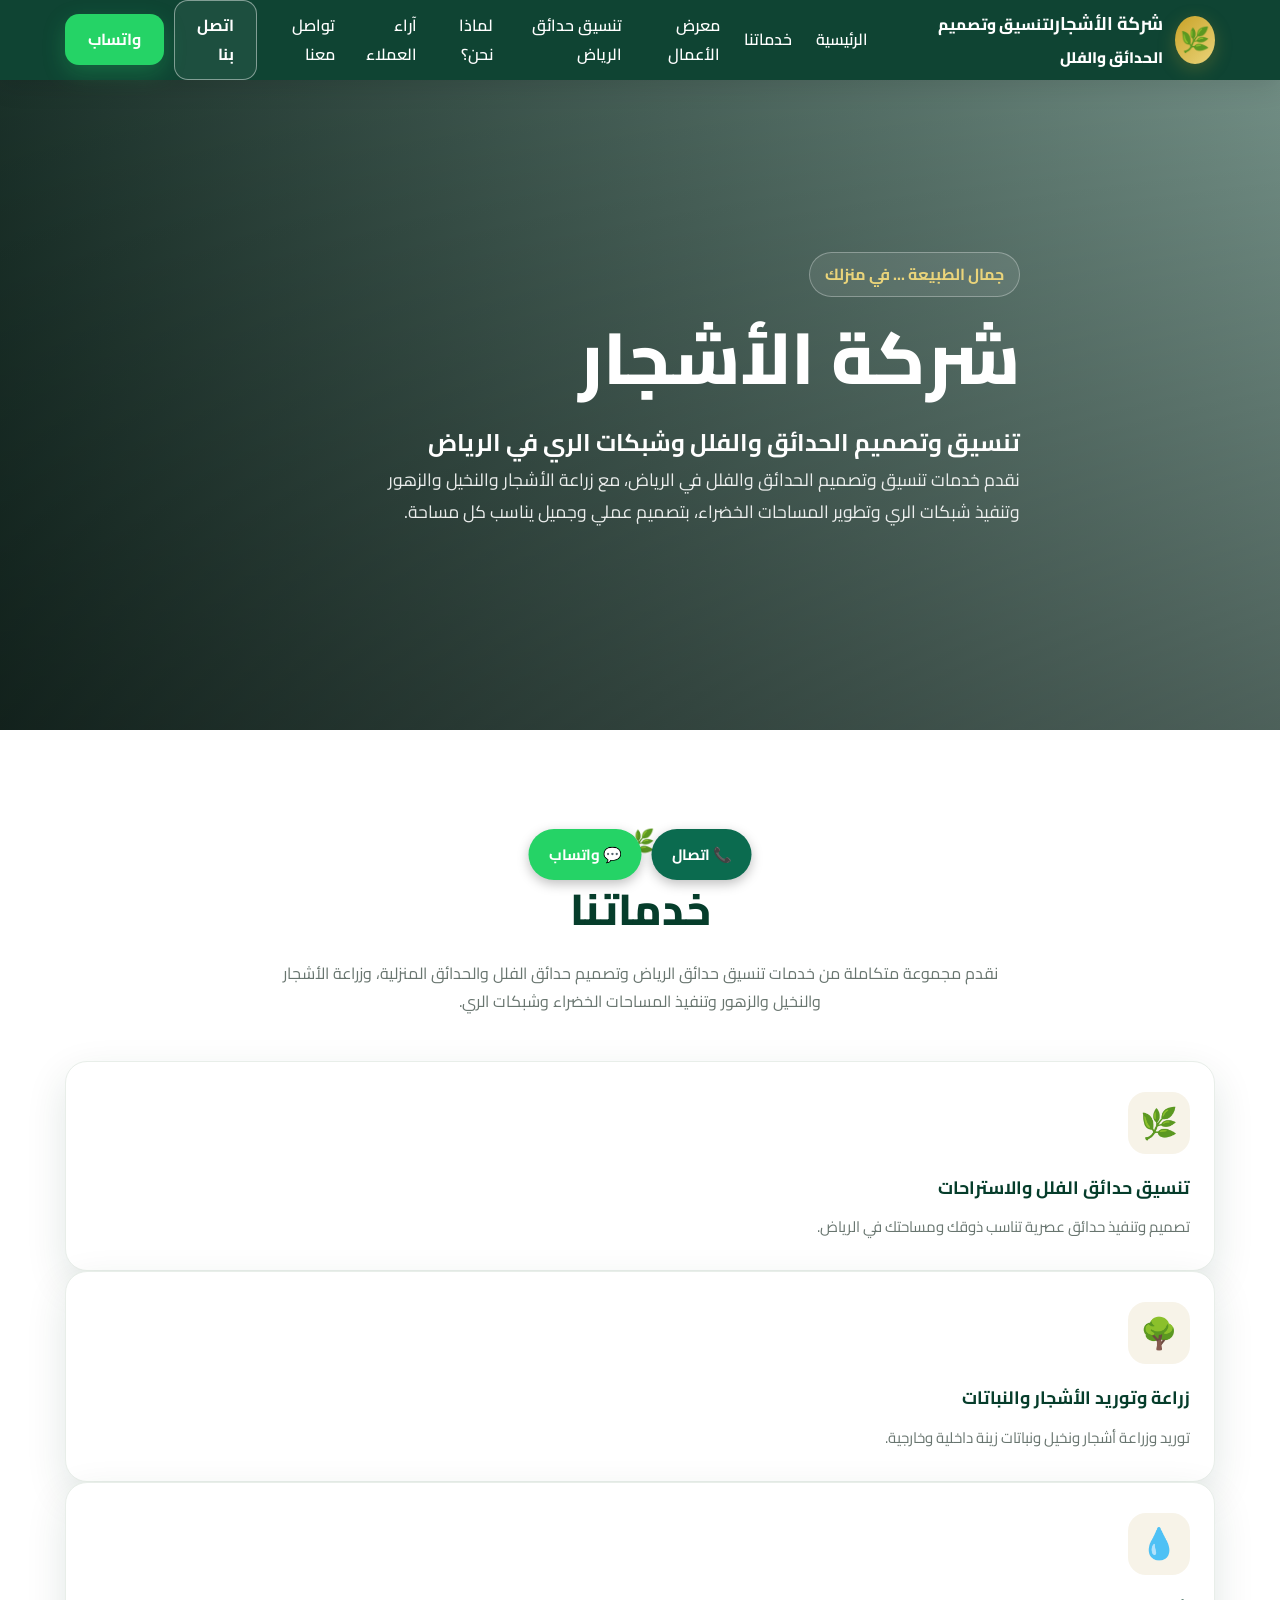
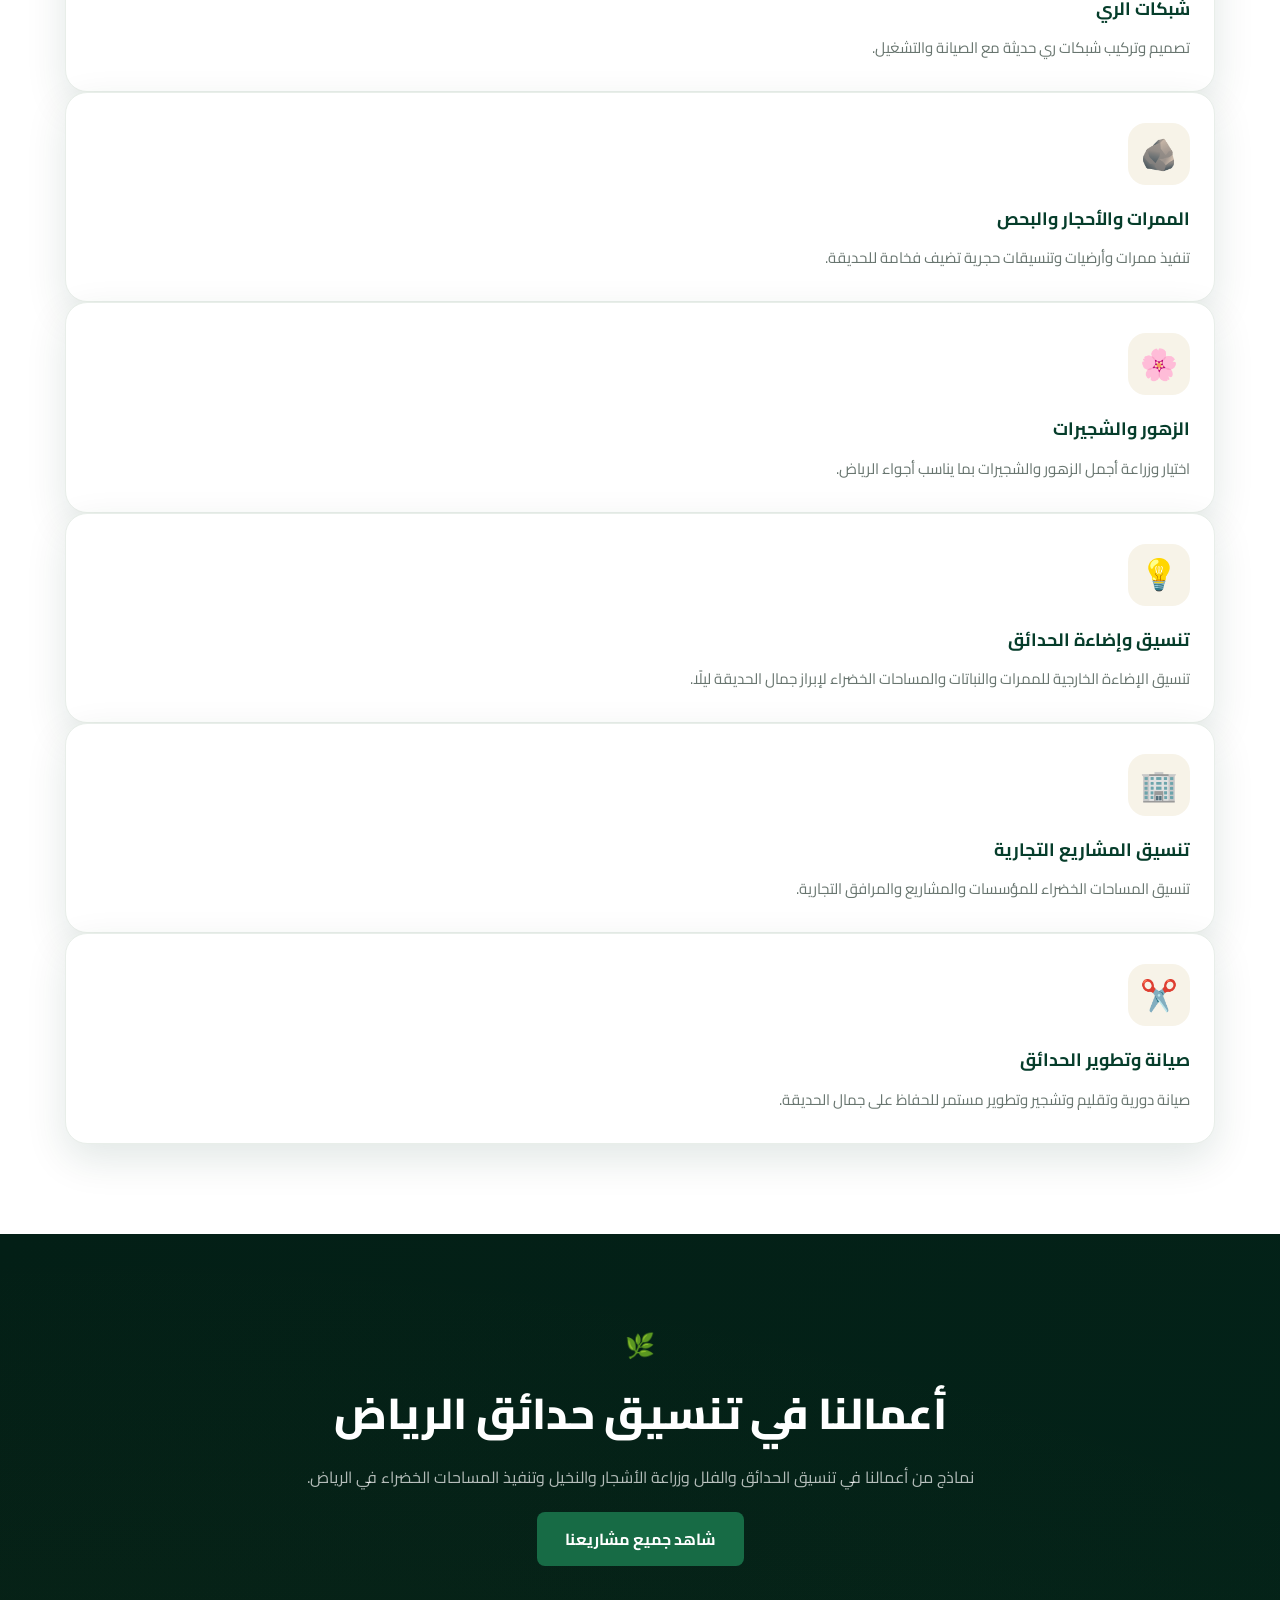
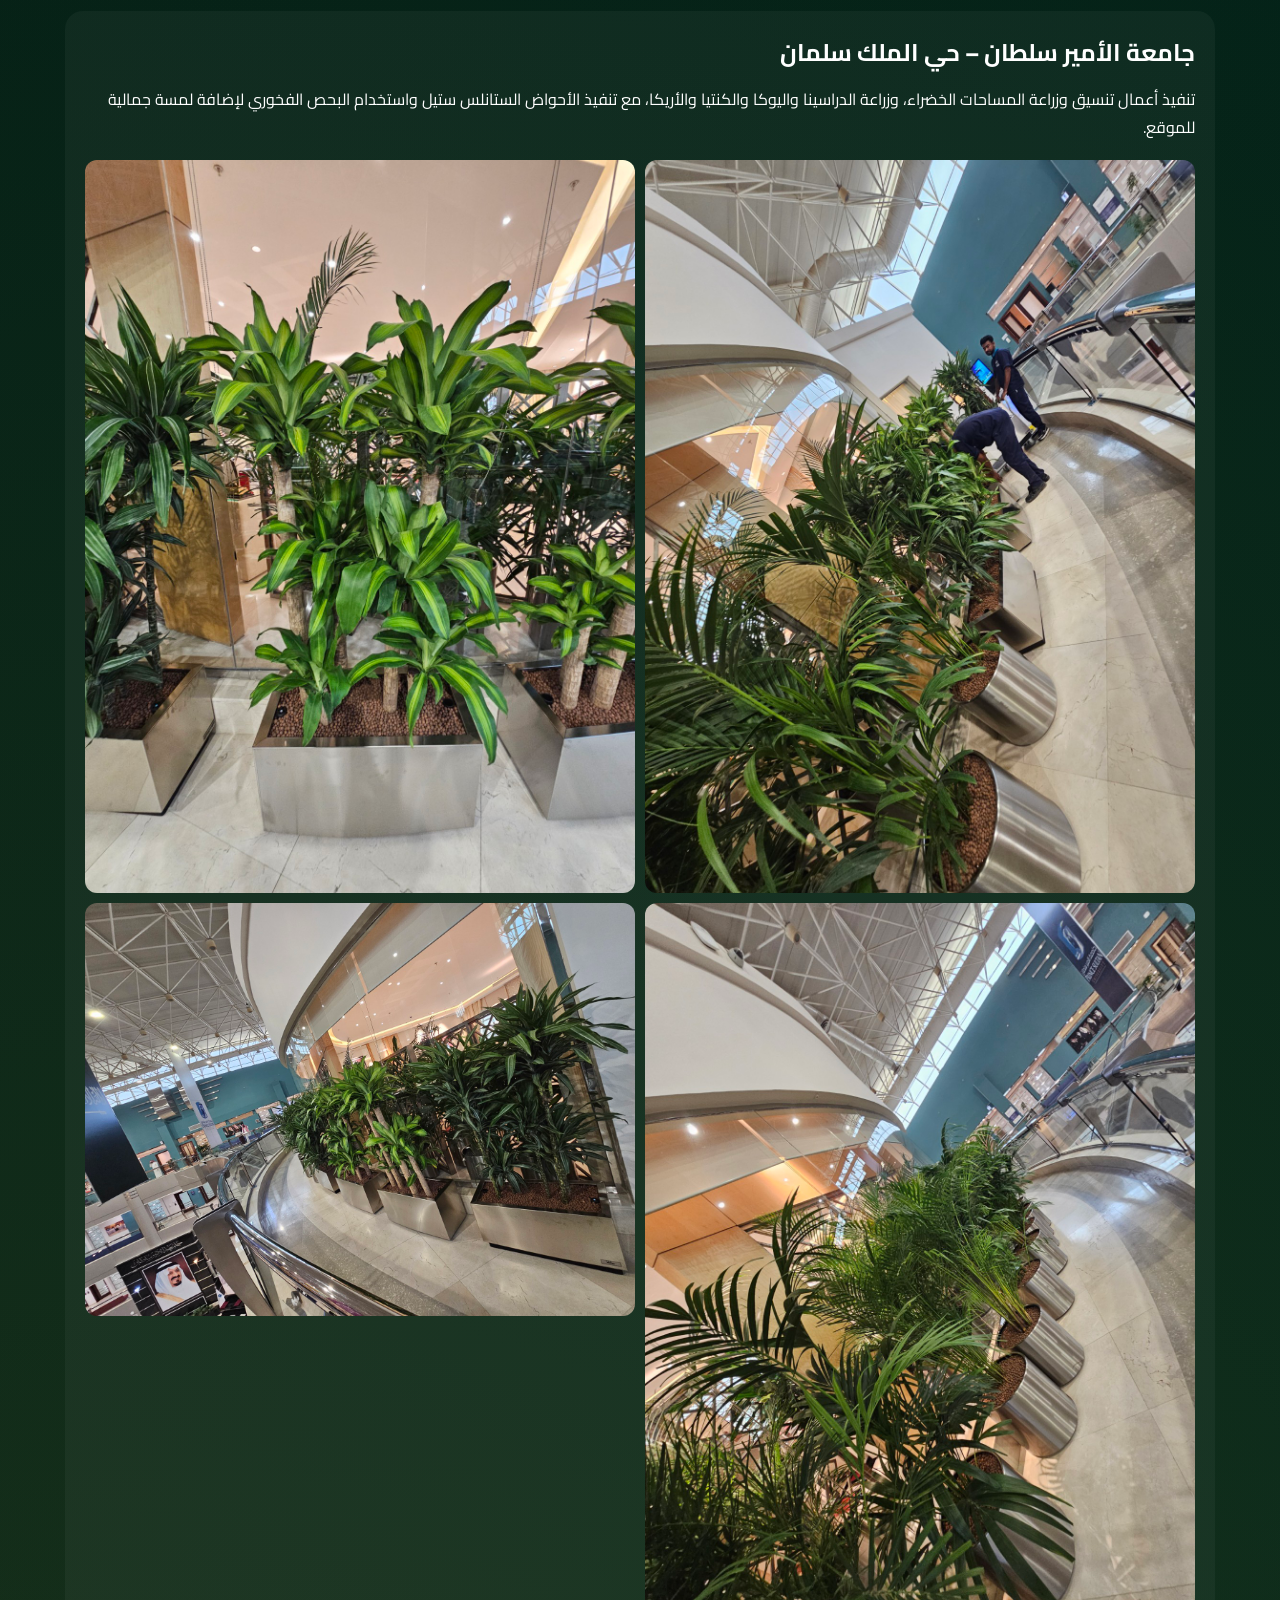
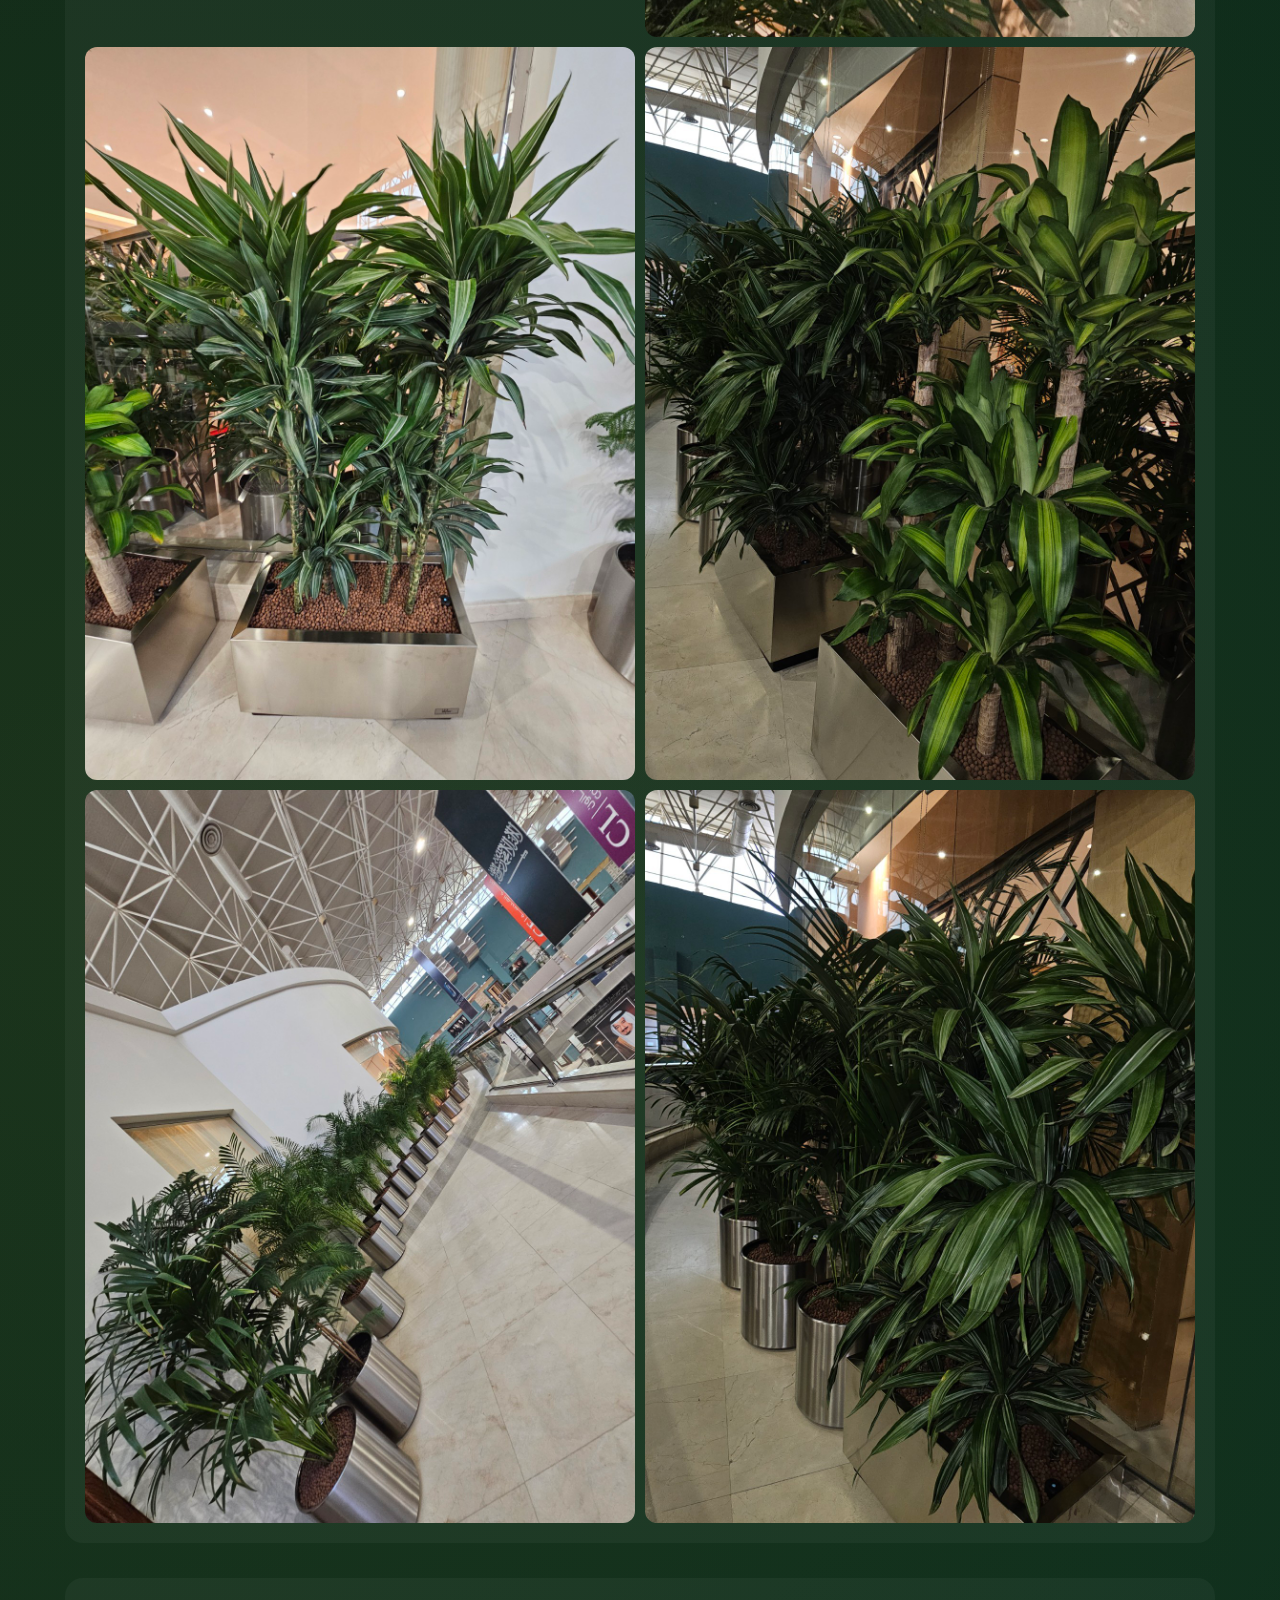
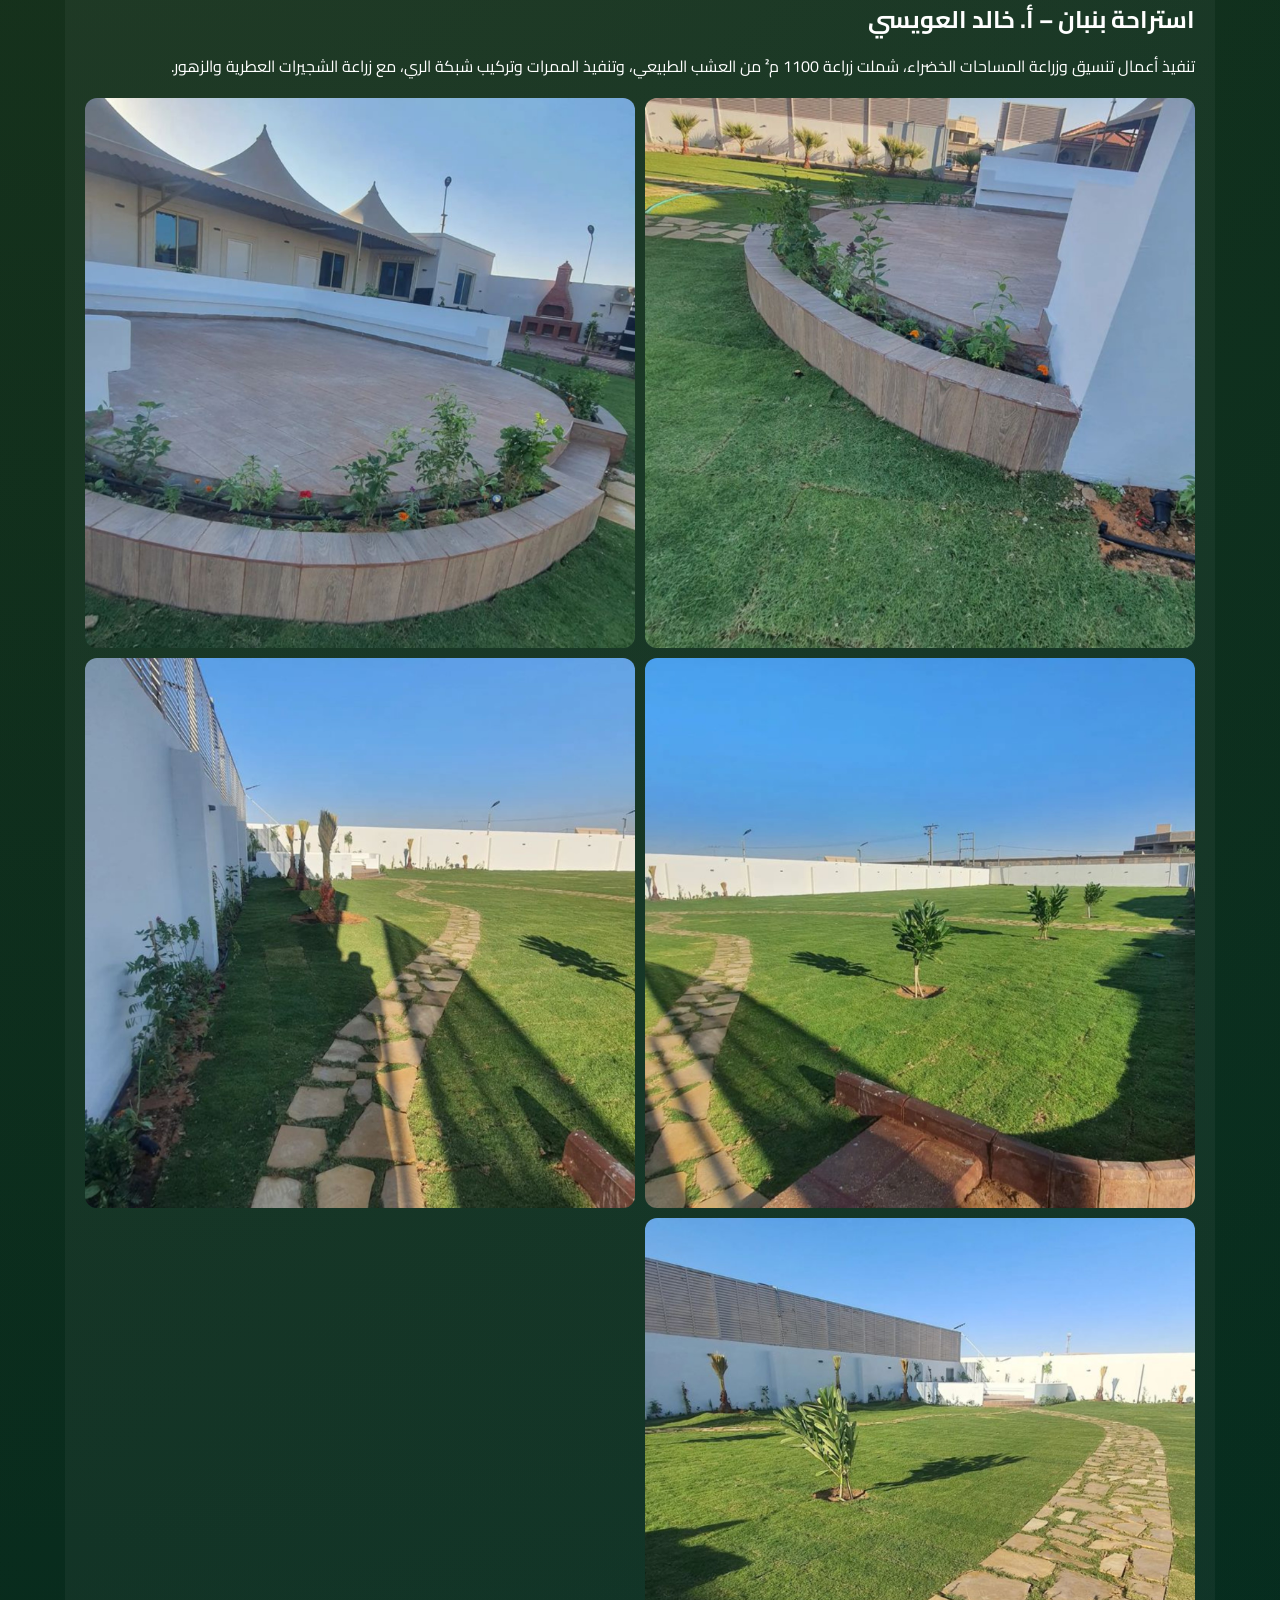
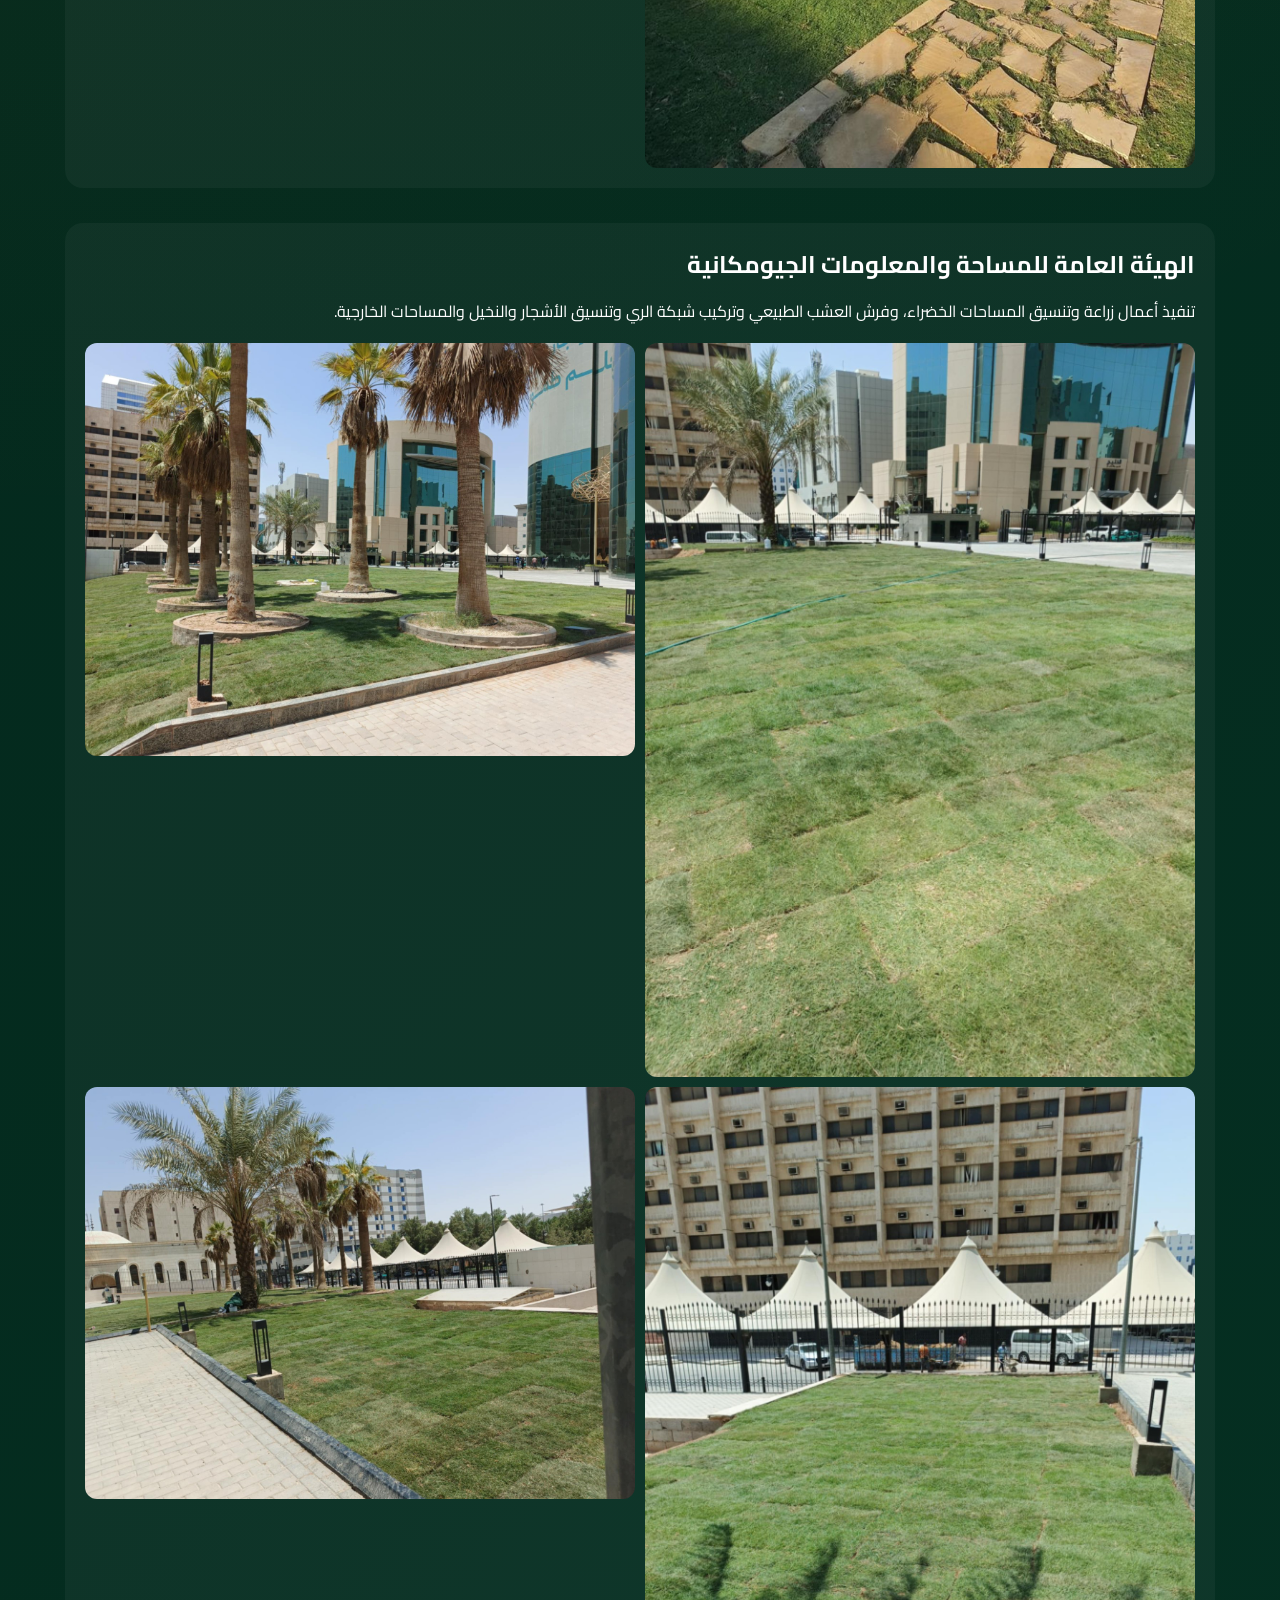
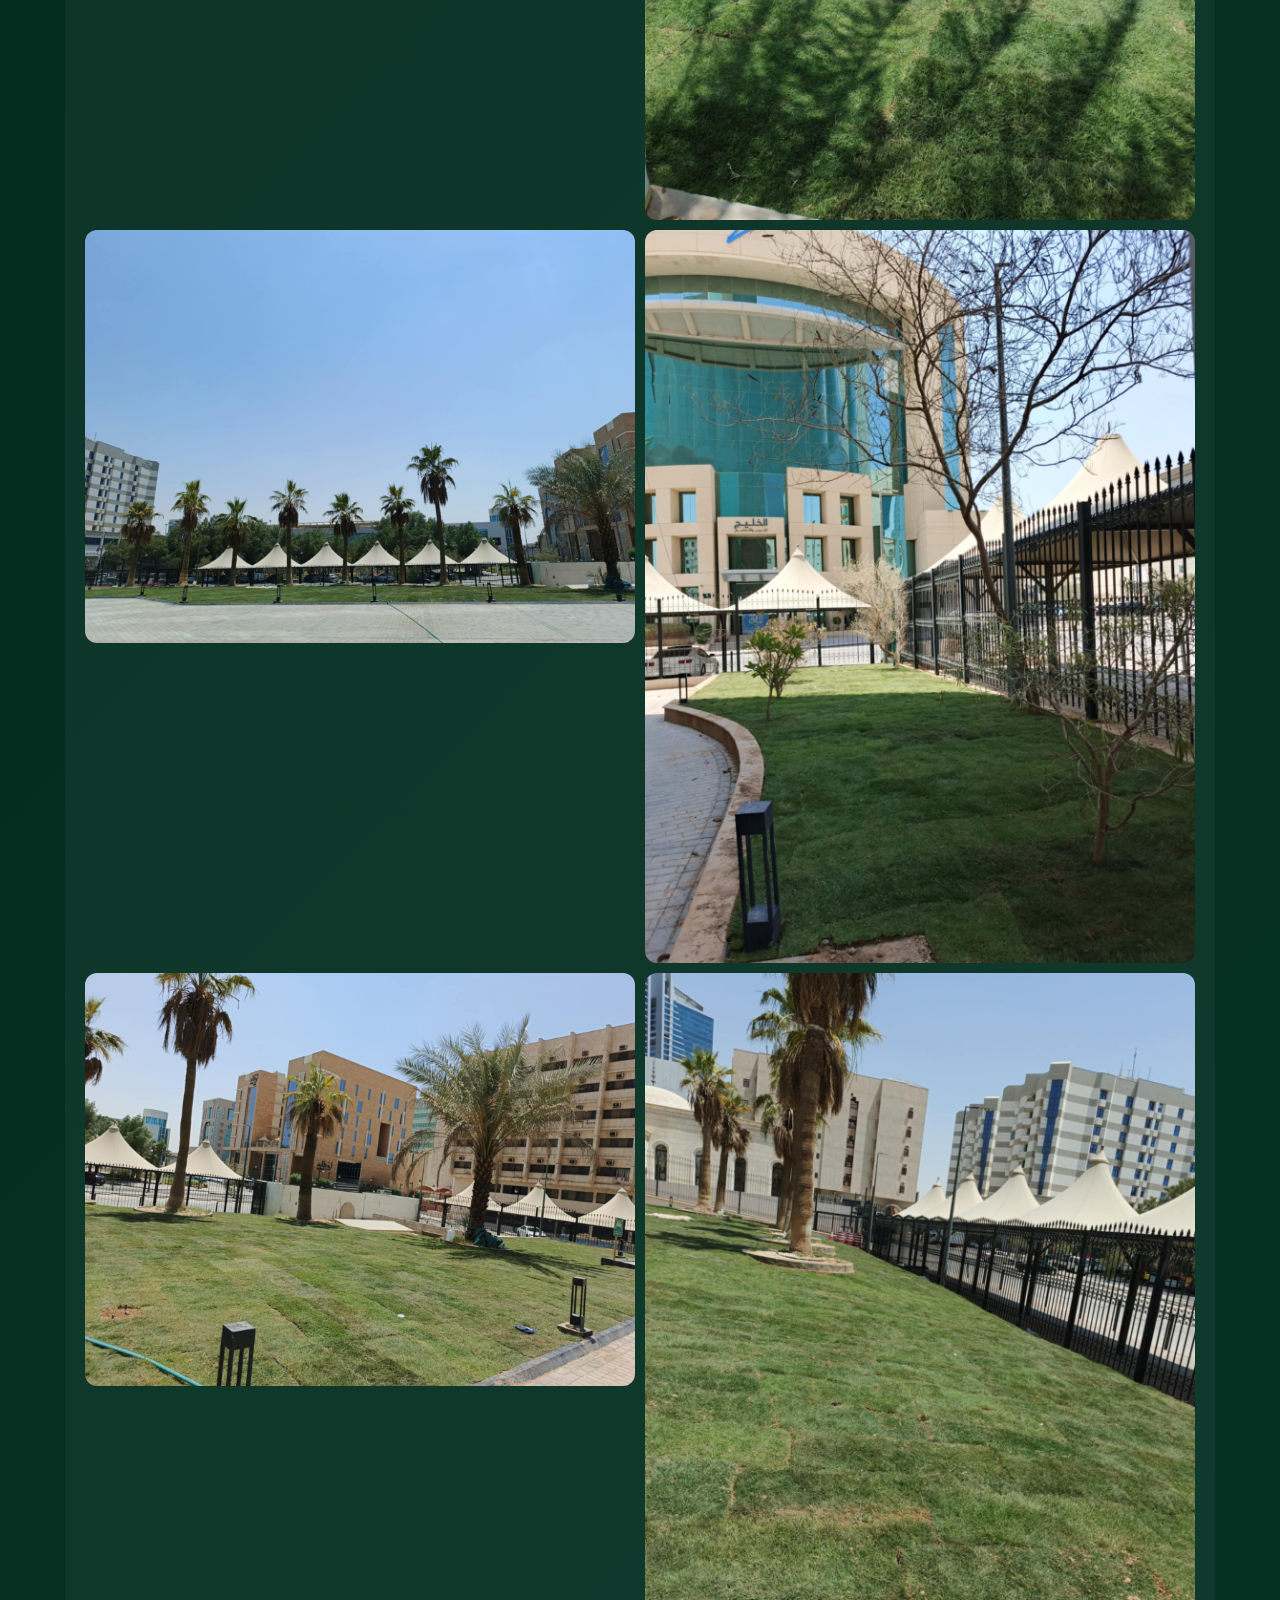
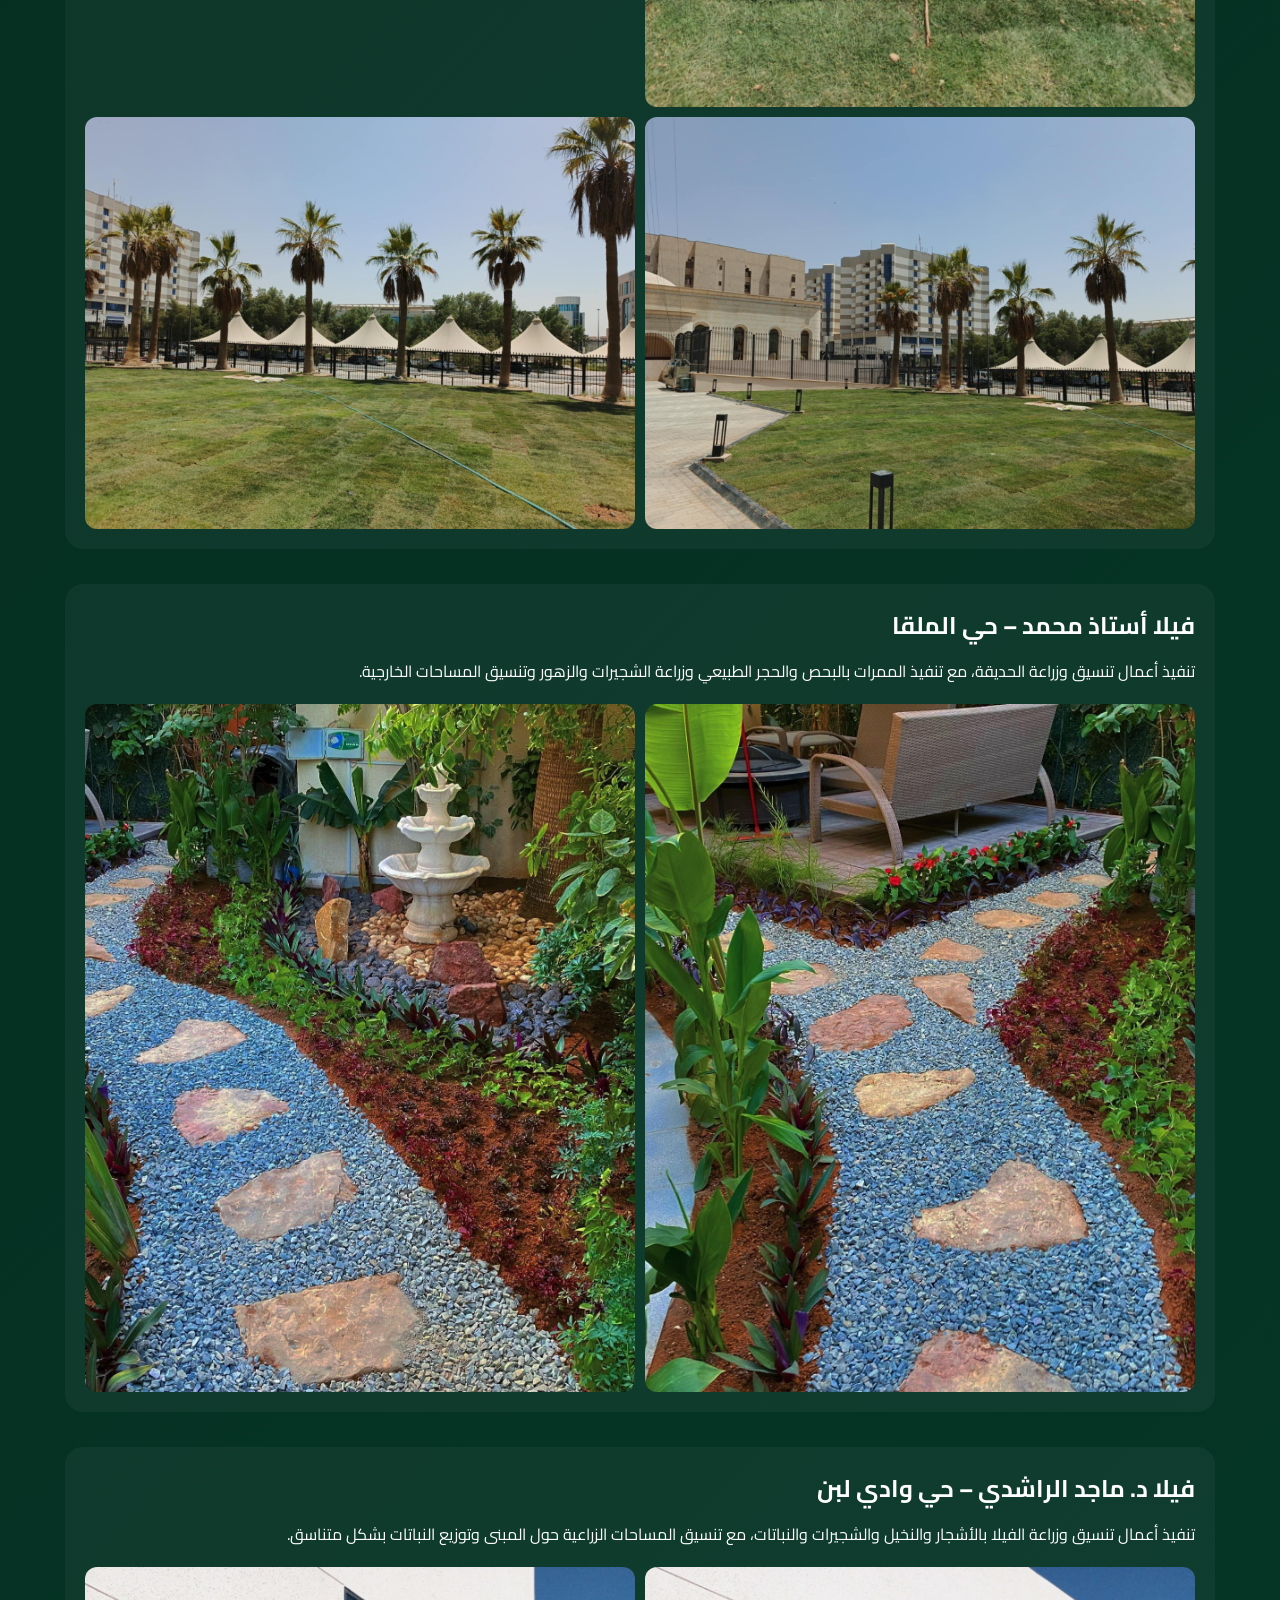
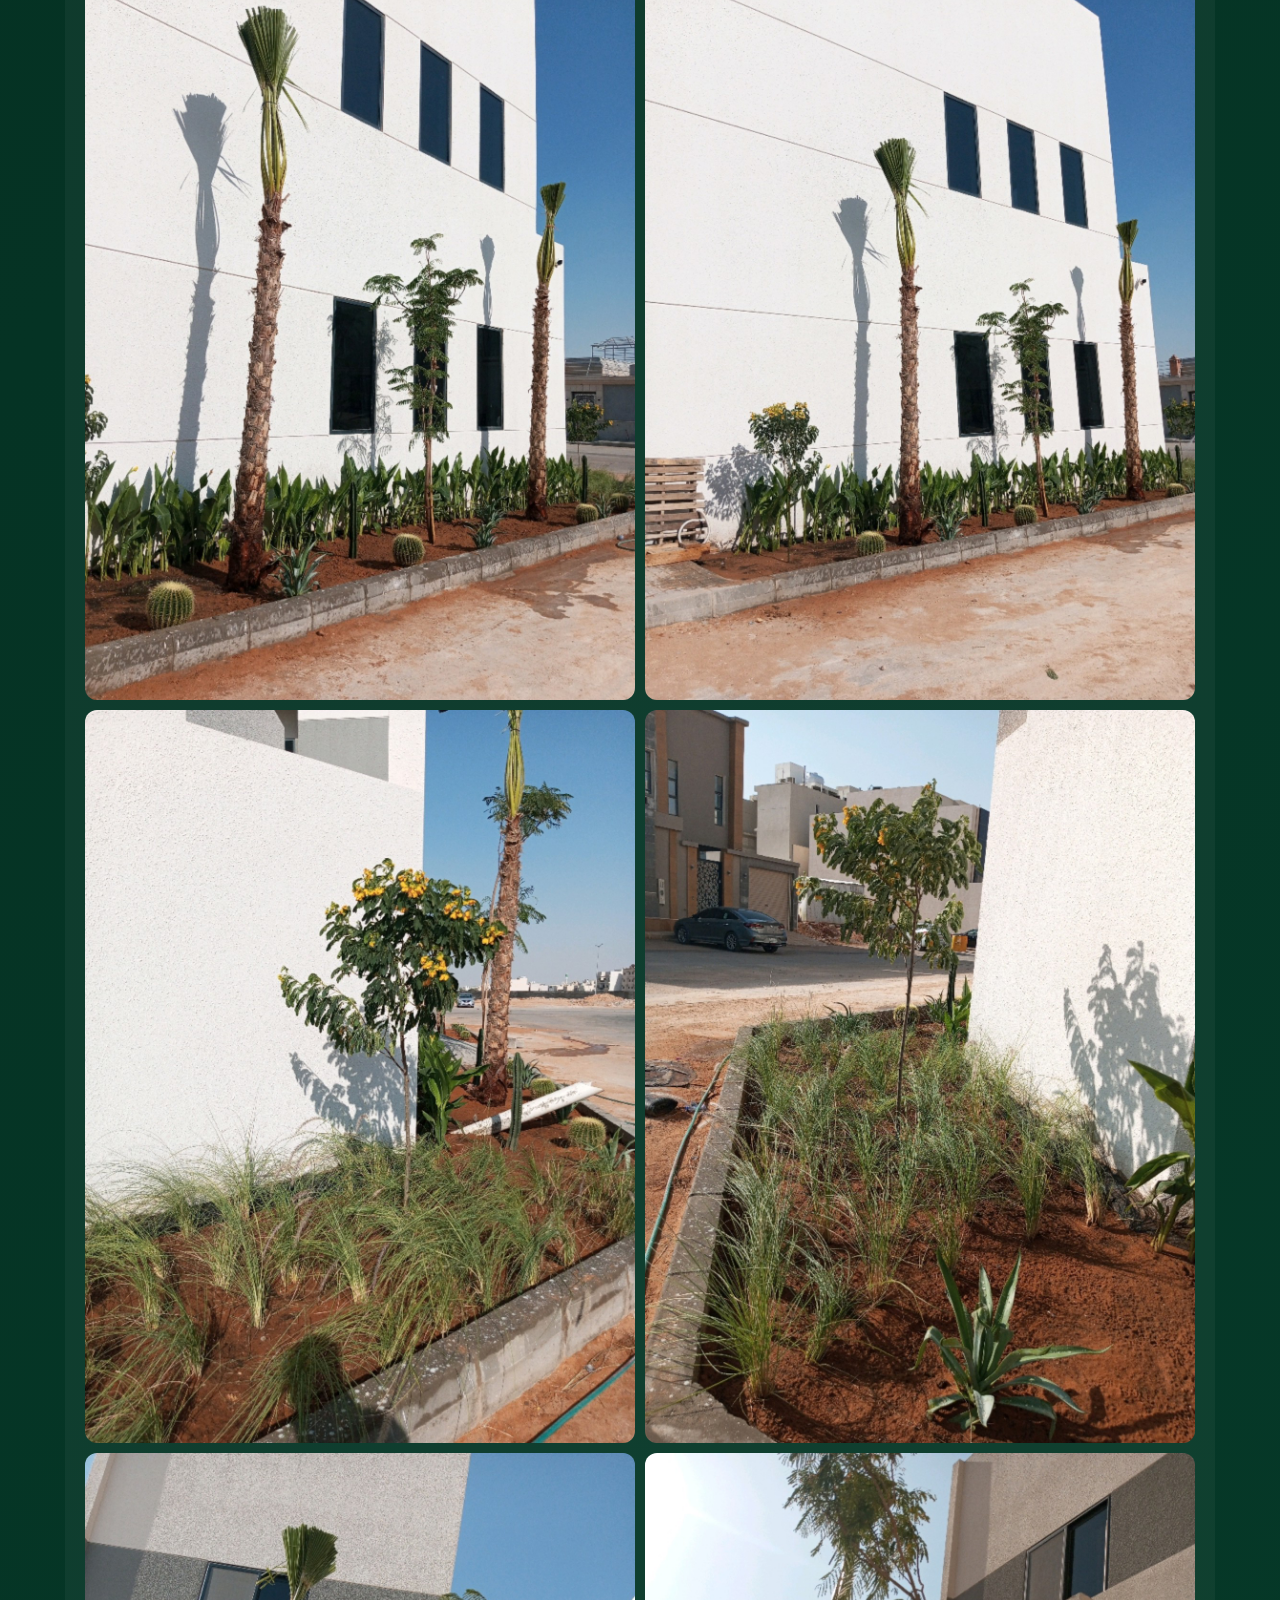
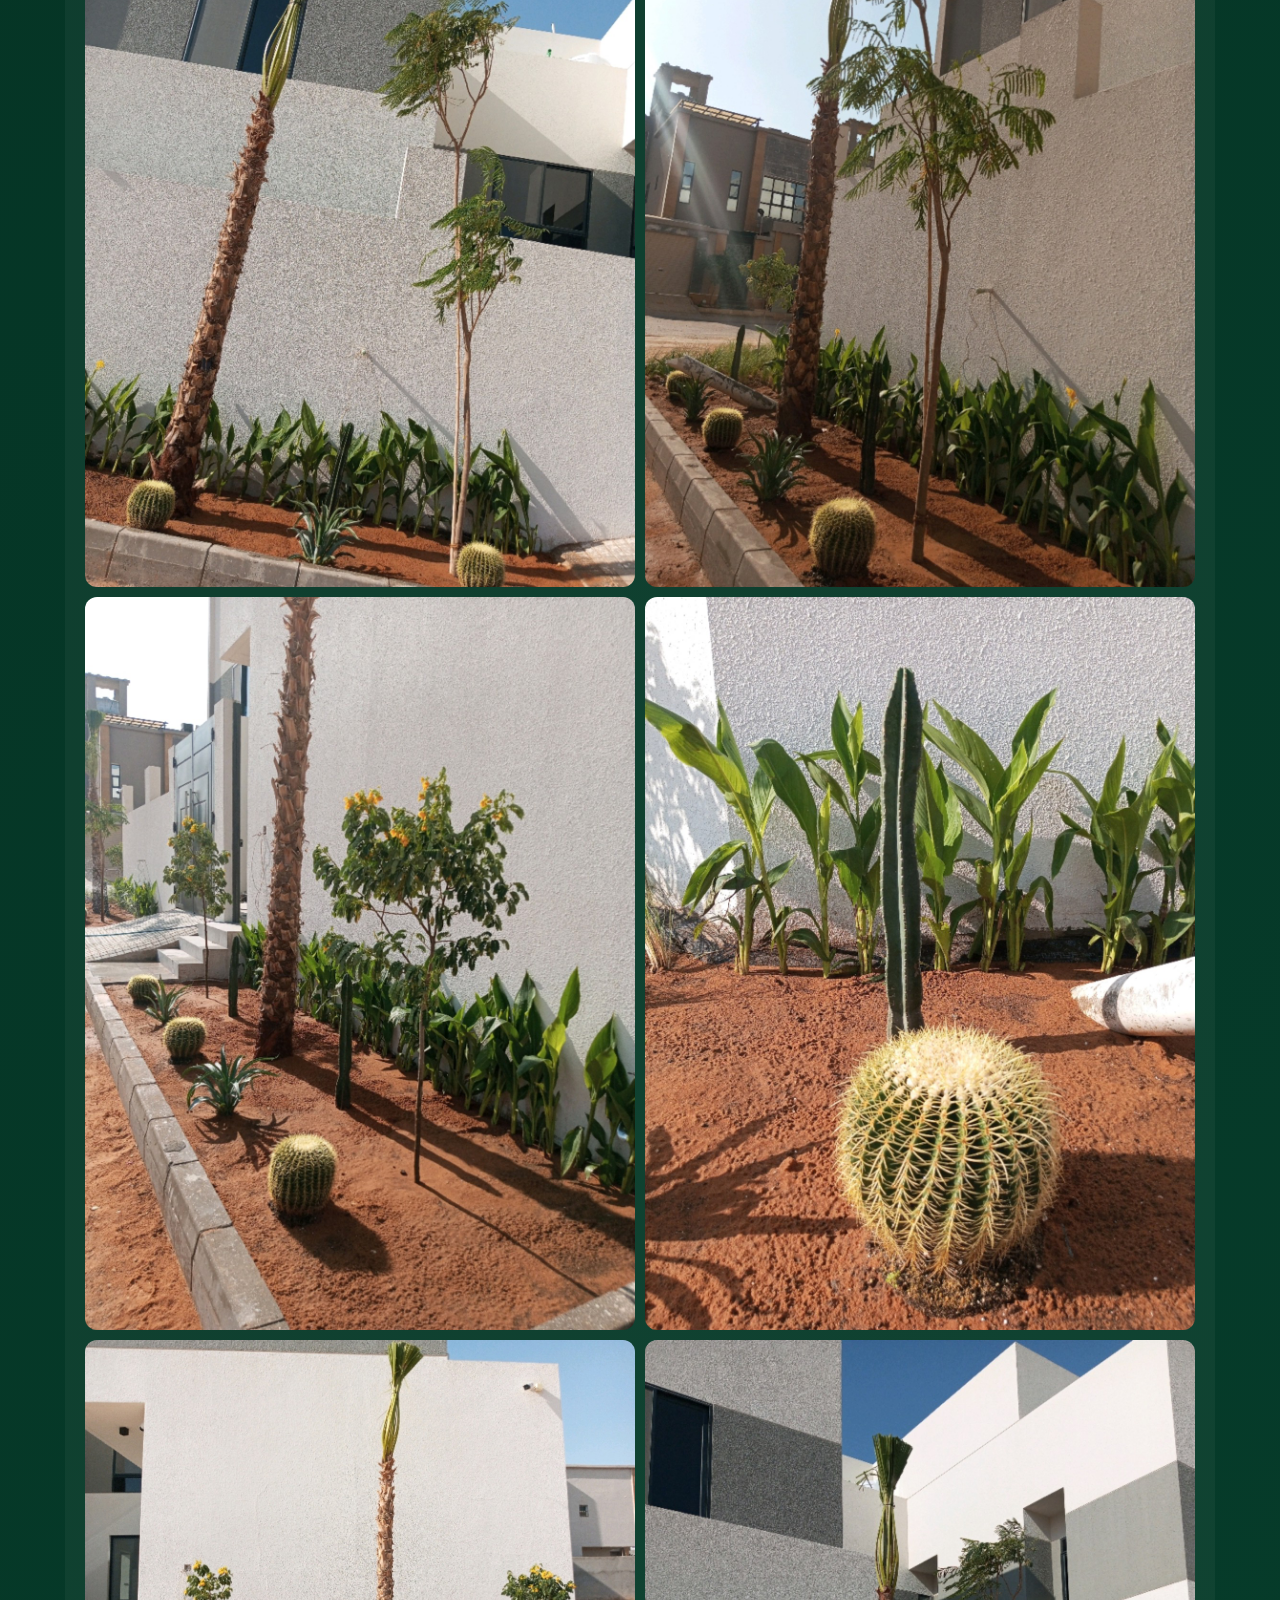
==== commit 9af49062: "Add button to view all landscape projects Added a button to view all projects in landscape design." ====
--- a/index.html
+++ b/index.html
@@ -151,10 +151,13 @@
       <span class="leaf">🌿</span>
       <h2>أعمالنا في تنسيق حدائق الرياض</h2>
 <p>نماذج من أعمالنا في تنسيق الحدائق والفلل وزراعة الأشجار والنخيل وتنفيذ المساحات الخضراء في الرياض.</p>
-      
+      <div style="text-align:center;margin-top:20px">
+  <a href="/landscape-riyadh.html" style="display:inline-block;background:#176b45;color:#fff;padding:13px 28px;border-radius:8px;text-decoration:none;font-weight:bold">
+    شاهد جميع مشاريعنا
+  </a>
+      </div>
     </div>
 <div class="gallery" id="gallery">
-  <p>جاري تحميل أعمال شركة الأشجار...</p>
 </div>
 <section id="contact" class="section contact-section">
   <div class="container">
@@ -368,7 +371,7 @@
     </div>
     <div class="contact-box">
       <div class="contact-row"><span>📱</span><div><small>رقم الجوال</small><strong dir="ltr">0570838853</strong></div></div>
-      <div class="contact-row"><span>📧</span><div><small>البريد الإلكتروني</small><strong>الرياض - حي الربيع</strong></div></div>
+      <div class="contact-row"><span>📧</span><div><small>البريد الإلكتروني</small><strong dir="ltr"><a href="mailto:amrm67769@gmail.com" style="color:inherit;text-decoration:none">amrm67769@gmail.com</a></strong></div></div>
       <div class="contact-row"><span>📍</span><div><small>العنوان</small><strong>الرياض، حي الربيع، طريق الأمير محمد بن سلمان</strong></div></div><a class="btn btn-whatsapp btn-lg full" id="waBottom" href="#" target="_blank" rel="noopener">💬 تواصل معنا عبر واتساب</a>
     </div>
   </div>
@@ -393,7 +396,8 @@
   <a href="https://wa.me/966570838853"
      target="_blank"
      rel="noopener"
-     style="display:flex!important;align-items:center!important;justify-content:center!important;padding:12px 20px!important;border-radius:30px!important;background:#25D366!important;color:#fff!important;text-decoration:none!important;font-weight:bold!important;font-size:15px!important;box-shadow:0 4px 12px rgba(0,0,0,.25)!important;white-space:nowrap!important;">
+    onclick="gtag('event','conversion',{'send_to':'AW-11547936383/nINKCKWP5ikdEP-MvoIr'});"
+    style="display:flex!important;align-items:center!important;justify-content:center!important;padding:12px 20px!important;border-radius:30px!important;background:#25D366!important;color:#fff!important;text-decoration:none!important;font-weight:bold!important;font-size:15px!important;box-shadow:0 4px 12px rgba(0,0,0,.25)!important;white-space:nowrap!important;">
     💬 واتساب
   </a>
 
@@ -499,6 +503,33 @@
     max-width: calc(100% - 20px) !important;
   }
 }
+</style><style>
+@media (max-width: 768px) {
+  .nav {
+    position: relative !important;
+  }
+
+  .nav.mobile-open .nav-links {
+    display: flex !important;
+    position: absolute !important;
+    top: 70px !important;
+    right: 0 !important;
+    left: 0 !important;
+    flex-direction: column !important;
+    gap: 0 !important;
+    background: #063d2b !important;
+    padding: 12px 16px !important;
+    z-index: 99999 !important;
+    box-shadow: 0 10px 25px rgba(0,0,0,.25) !important;
+  }
+
+  .nav.mobile-open .nav-links a {
+    display: block !important;
+    width: 100% !important;
+    padding: 12px 8px !important;
+    color: #fff !important;
+  }
+}
 </style>
 </html>
 
